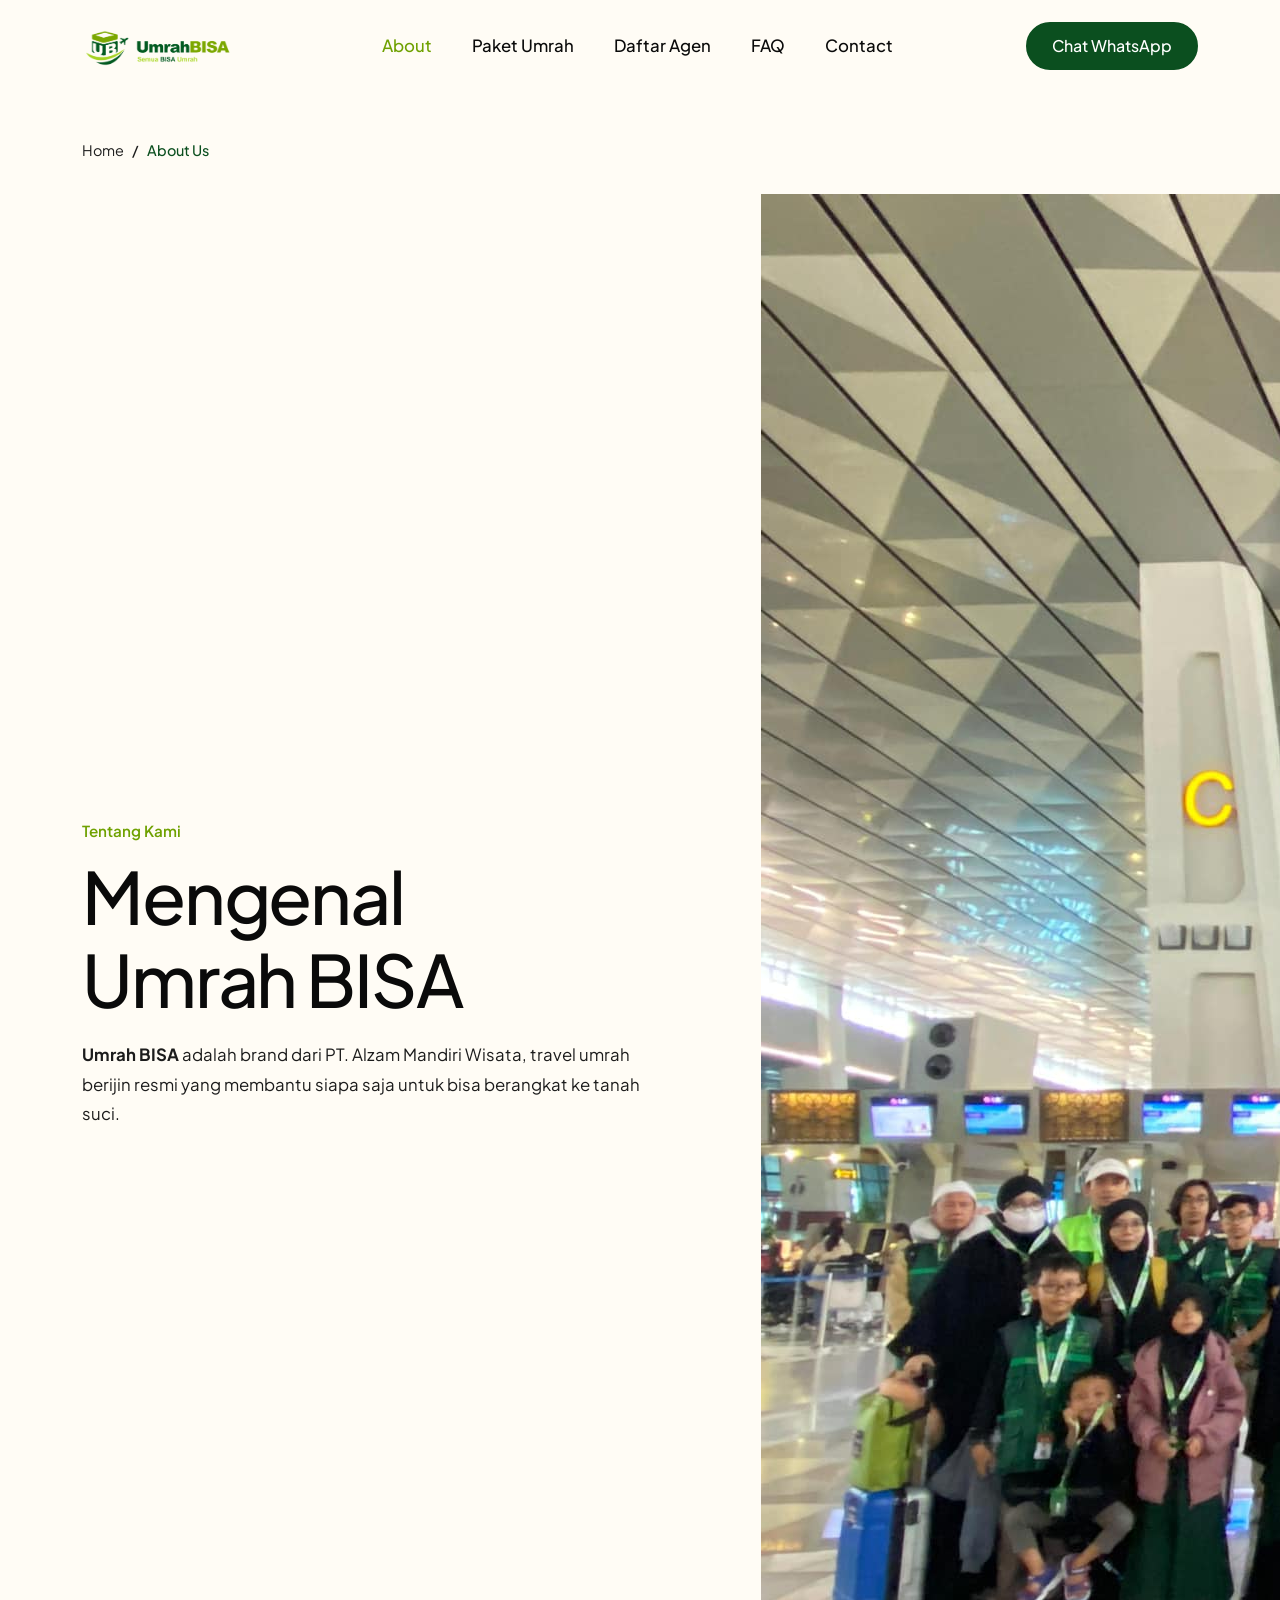
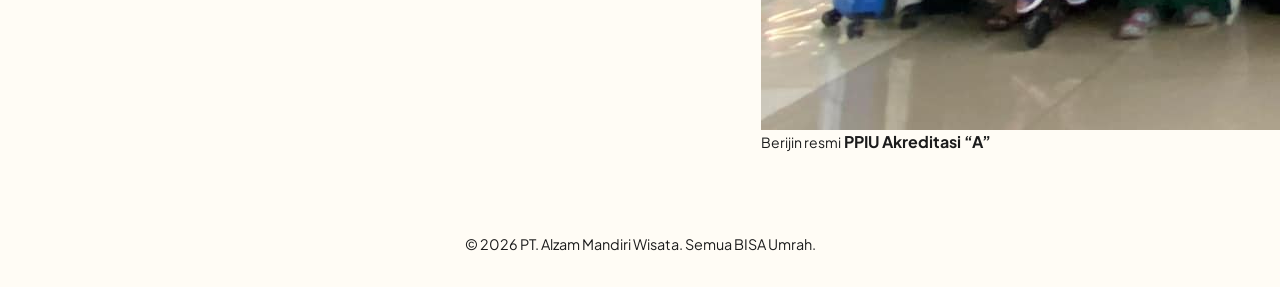
==== pages/about.html @ 16e54ae4 "feat: add about page Co-authored-by: khalifalghifari <khalif.efka@gmail.com>" ====
<!DOCTYPE html>
<html lang="id">
<head>
    <meta charset="UTF-8">
    <meta name="viewport" content="width=device-width, initial-scale=1">
    <title>About Us - UmrahBISA</title>

    <link rel="preconnect" href="https://fonts.googleapis.com">
    <link rel="preconnect" href="https://fonts.gstatic.com" crossorigin>
    <link href="https://fonts.googleapis.com/css2?family=Plus+Jakarta+Sans:wght@400;500;600;700&display=swap" rel="stylesheet">
    <link href="https://cdn.jsdelivr.net/npm/bootstrap@5.3.3/dist/css/bootstrap.min.css" rel="stylesheet">
    <link rel="stylesheet" href="../css/main.css">
</head>
<body>

<!-- ================= NAVBAR ================= -->
<nav class="navbar navbar-expand-lg sticky-top">
    <div class="container">
        <a href="../index.html" class="navbar-brand fw-bold fs-4">
            <img src="../assets/img/LogoUmrahBisa.png" alt="UmrahBISA - Semua BISA Umrah" id="logo">
        </a>

        <button class="navbar-toggler" type="button" data-bs-toggle="collapse"
            data-bs-target="#navMenu" aria-controls="navMenu" aria-expanded="false"
            aria-label="Buka menu">
            <span class="navbar-toggler-icon"></span>
        </button>

        <div class="collapse navbar-collapse" id="navMenu">
            <ul class="navbar-nav mx-auto mb-2 mb-lg-0 gap-lg-4">
                <li class="nav-item"><a class="nav-link active" href="about.html" aria-current="page">About</a></li>
                <li class="nav-item"><a class="nav-link" href="paket-umrah.html">Paket Umrah</a></li>
                <li class="nav-item"><a class="nav-link" href="daftar-agen.html">Daftar Agen</a></li>
                <li class="nav-item"><a class="nav-link" href="../index.html#faq">FAQ</a></li>
                <li class="nav-item"><a class="nav-link" href="../index.html#contact">Contact</a></li>
            </ul>

            <a href="https://wa.me/628159888154" class="btn btn-wa rounded-pill px-4" target="_blank" rel="noopener">
                Chat WhatsApp
            </a>
        </div>
    </div>
</nav>

<main>

<!-- ================= PAGE HEADER ================= -->
<section class="page-header">
    <div class="container">
        <nav aria-label="breadcrumb">
            <ol class="breadcrumb page-breadcrumb">
                <li class="breadcrumb-item"><a href="../index.html">Home</a></li>
                <li class="breadcrumb-item active" aria-current="page">About Us</li>
            </ol>
        </nav>

        <div class="row align-items-center g-5">
            <div class="col-lg-7">
                <span class="section-label">Tentang Kami</span>
                <h1 class="page-title">Mengenal<br>Umrah BISA</h1>
                <p class="section-desc mb-0">
                    <strong>Umrah BISA</strong> adalah brand dari PT. Alzam Mandiri Wisata,
                    travel umrah berijin resmi yang membantu siapa saja untuk bisa berangkat ke tanah suci.
                </p>
            </div>

            <div class="col-lg-5">
                <div class="about-hero position-relative">
                    <img src="../assets/img/hero-image.jpg" alt="Jamaah umrah di Masjidil Haram" class="about-hero-img">

                    <div class="about-hero-badge">
                        <small>Berijin resmi</small>
                        <strong>PPIU Akreditasi “A”</strong>
                    </div>
                </div>
            </div>
        </div>
    </div>
</section>



</main>

<footer class="site-footer">
    <div class="container text-center">
        <p class="mb-0">&copy; 2026 PT. Alzam Mandiri Wisata. Semua BISA Umrah.</p>
    </div>
</footer>

<script src="https://cdn.jsdelivr.net/npm/bootstrap@5.3.3/dist/js/bootstrap.bundle.min.js"></script>
</body>
</html>
---- css/main.css ----
/* HOME PAGE */

:root {
    --bg-cream: #fffcf5;
    --green-dark: #0b4f1f;
    --green-brand: #6fa100;
    --green-brand-hover: #5c8700;
    --red-price: #a80000;
    --text-dark: #0a0a0a;
    --text-body: #1c1c1c;
}

body {
    font-family: 'Plus Jakarta Sans', sans-serif;
    background-color: var(--bg-cream);
    color: var(--text-body);
}

#logo{
    width: 150px;
}

/* ================= NAVBAR ================= */
.navbar {
    background-color: var(--bg-cream);
    padding: 1.25rem 0;
}

.navbar .nav-link {
    color: var(--text-dark);
    font-weight: 500;
    font-size: 1.05rem;
    transition: color .2s ease;
}

.navbar .nav-link:hover,
.navbar .nav-link:focus-visible {
    color: var(--green-brand);
}

.btn-wa {
    background-color: var(--green-dark);
    color: #fff;
    font-weight: 500;
    padding-top: .6rem;
    padding-bottom: .6rem;
    border: 2px solid var(--green-dark);
    transition: background-color .2s ease, color .2s ease;
    transition: ease-in-out .2s;
}

.btn-wa:hover,
.btn-wa:focus-visible {
    background-color: transparent;
    color: var(--green-dark);
    border-color: var(--green-dark);
    transform: translateY(-2px);
}

/* ================= HERO ================= */
.hero {
    background-color: var(--bg-cream);
    padding: 4rem 0 6rem;
    overflow: hidden;
}

/* jarak antara teks kiri dan visual kanan */
@media (min-width: 992px) {
    .hero .row {
        --bs-gutter-x: 7rem;
    }
}

/* --- teks kiri --- */
.hero-title {
    font-size: clamp(2.75rem, 7vw, 5.5rem);
    font-weight: 500;
    line-height: 1.2;
    letter-spacing: -0.03em;
    color: var(--text-dark);
    margin-bottom: 1.75rem;
}

.hero-desc {
    max-width: 32rem;
    font-size: 1.05rem;
    line-height: 1.75;
    color: var(--text-body);
    margin-bottom: 2.25rem;
}

.btn-umrah {
    background-color: var(--green-brand);
    color: #fff;
    font-weight: 500;
    font-size: 1.05rem;
    padding: .85rem 1.1rem;
    border-radius: .5rem;
    border: none;
    transition: background-color .2s ease;
}

.btn-umrah:hover,
.btn-umrah:focus-visible {
    background-color: var(--green-brand-hover);
    color: #fff;
}

/* --- visual kanan --- */
.hero-visual {
    /* ruang bawah agar card yang keluar dari gambar tidak terpotong */
    padding-bottom: 2rem;
}

.hero-img {
    display: block;
    width: 100%;
    max-width: 37rem;
    aspect-ratio: 5 / 4.8;
    object-fit: cover;
    margin-left: auto;
    border-radius: 2rem;
}

/* placeholder sementara (pakai <div class="hero-img hero-img-placeholder"></div>) */
.hero-img-placeholder {
    background-color: #f8f8f8;
    background-image:
        linear-gradient(45deg, #e8e8e8 25%, transparent 25%, transparent 75%, #e8e8e8 75%),
        linear-gradient(45deg, #e8e8e8 25%, transparent 25%, transparent 75%, #e8e8e8 75%);
    background-size: 44px 44px;
    background-position: 0 0, 22px 22px;
}

.package-card {
    position: absolute;
    left: -2.5rem;
    bottom: 0;
    width: 100%;
    max-width: 22rem;
    background-color: #fff;
    border-radius: 1.5rem;
    padding: 1.25rem 1.5rem 1.25rem;
    box-shadow: 0 10px 30px rgba(0, 0, 0, .12);
}

.package-label {
    display: block;
    font-size: .9rem;
    font-weight: 500;
    color: var(--text-dark);
    margin-bottom: .25rem;
}

.package-title {
    font-size: clamp(1.25rem, 2vw, 1.6rem);
    font-weight: 500;
    line-height: 1.25;
    letter-spacing: -0.02em;
    color: var(--text-dark);
    margin-bottom: .75rem;
}

.package-price {
    font-size: clamp(1.75rem, 3vw, 2.25rem);
    font-weight: 500;
    line-height: 1;
    letter-spacing: 0.02em;
    color: var(--red-price);
    margin-bottom: .75rem;
}

.package-price small {
    font-size: .75rem;
    font-weight: 600;
    letter-spacing: 0;
    margin-left: .15rem;
}

.package-note {
    font-size: .85rem;
    color: var(--text-dark);
}

/* ================= RESPONSIVE ================= */
@media (max-width: 991.98px) {
    .navbar .btn-wa {
        display: inline-block;
        margin-bottom: .5rem;
    }

    .hero {
        padding: 2.5rem 0 4rem;
    }

    .hero-text {
        margin-bottom: 3rem;
    }

    .hero-img {
        max-width: 100%;
        margin-left: 0;
    }

    .package-card {
        position: relative;
        left: auto;
        bottom: auto;
        width: auto;
        max-width: 22rem;
        margin: -3rem 0 0 1rem;
    }

    .hero-visual {
        padding-bottom: 0;
    }
}

@media (max-width: 575.98px) {
    .package-card {
        max-width: none;
        margin: -2.5rem .75rem 0;
        padding: 1.25rem;
    }
}


/* =====================================================
   SECTIONS LANJUTAN (About, Paket, FAQ, Contact, Footer)
   ===================================================== */

html {
    scroll-behavior: smooth;
}

section[id] {
    scroll-margin-top: 80px;
}

/* ---------- Umum ---------- */
.section {
    padding: 6rem 0;
}

.section-alt {
    background-color: #fff;
}

.section-label {
    display: inline-block;
    font-size: .95rem;
    font-weight: 600;
    color: var(--green-brand);
    margin-bottom: .75rem;
}

.section-label-light {
    color: #bfe36a;
}

.section-title {
    font-size: clamp(1.75rem, 3.5vw, 2.75rem);
    font-weight: 500;
    line-height: 1.2;
    letter-spacing: -0.02em;
    color: var(--text-dark);
    margin-bottom: 1.25rem;
    max-width: 40rem;
}

.section-desc {
    font-size: 1.05rem;
    line-height: 1.75;
    color: var(--text-body);
    max-width: 36rem;
}

.img-placeholder {
    background-color: #f8f8f8;
    background-image:
        linear-gradient(45deg, #e8e8e8 25%, transparent 25%, transparent 75%, #e8e8e8 75%),
        linear-gradient(45deg, #e8e8e8 25%, transparent 25%, transparent 75%, #e8e8e8 75%);
    background-size: 44px 44px;
    background-position: 0 0, 22px 22px;
}

/* ---------- About ---------- */
.about-img {
    width: 100%;
    aspect-ratio: 4 / 4.5;
    border-radius: 2rem;
}

.about-stats {
    margin-top: 2rem;
}

.stat-item {
    height: 100%;
    background-color: #fff;
    border-radius: 1.25rem;
    padding: 1.25rem;
    box-shadow: 0 8px 24px rgba(0, 0, 0, .07);
}

.stat-item strong {
    display: block;
    font-size: 1.9rem;
    font-weight: 500;
    line-height: 1.1;
    color: var(--red-price);
    margin-bottom: .35rem;
}

.stat-item span {
    font-size: .9rem;
    color: var(--text-body);
}

/* ---------- Paket Umrah ---------- */
.umrah-card {
    display: flex;
    flex-direction: column;
    background-color: var(--bg-cream);
    border-radius: 2rem;
    padding: 2rem;
    box-shadow: 0 10px 30px rgba(0, 0, 0, .08);
    transition: transform .2s ease-in-out, box-shadow .2s ease-in-out;
}

.umrah-card:hover {
    transform: translateY(-6px);
    box-shadow: 0 16px 40px rgba(0, 0, 0, .14);
}

.umrah-card-title {
    font-size: 1.6rem;
    font-weight: 500;
    line-height: 1.25;
    letter-spacing: -0.02em;
    color: var(--text-dark);
    margin-bottom: 1rem;
}

.umrah-card-price {
    font-size: 2.25rem;
    font-weight: 500;
    line-height: 1;
    letter-spacing: 0.02em;
    color: var(--red-price);
    margin-bottom: 1.5rem;
}

.umrah-card-price small {
    font-size: .8rem;
    font-weight: 600;
    letter-spacing: 0;
    margin-left: .15rem;
}

.umrah-card-list {
    list-style: none;
    padding: 0;
    margin: 0 0 2rem;
    flex-grow: 1;
}

.umrah-card-list li {
    position: relative;
    padding-left: 1.6rem;
    margin-bottom: .7rem;
    font-size: .95rem;
    color: var(--text-body);
}

.umrah-card-list li::before {
    content: "";
    position: absolute;
    left: 0;
    top: .35rem;
    width: .65rem;
    height: .65rem;
    border-radius: 50%;
    background-color: var(--green-brand);
}

.umrah-card .btn-umrah {
    text-align: center;
}

/* kartu unggulan */
.umrah-card-featured {
    background-color: var(--green-dark);
}

.umrah-card-featured .umrah-card-title,
.umrah-card-featured .umrah-card-list li {
    color: #fff;
}

.umrah-card-featured .umrah-card-price {
    color: #ff8a8a;
}

.umrah-card-featured .umrah-card-list li::before {
    background-color: #bfe36a;
}

.umrah-badge {
    align-self: flex-start;
    background-color: var(--green-brand);
    color: #fff;
    font-size: .8rem;
    font-weight: 600;
    padding: .3rem .8rem;
    border-radius: 2rem;
    margin-bottom: 1rem;
}

@media (min-width: 992px) {
    .umrah-card-featured {
        transform: translateY(-1rem);
    }

    .umrah-card-featured:hover {
        transform: translateY(-1.4rem);
    }
}

/* ---------- FAQ ---------- */
.faq-accordion {
    --bs-accordion-bg: transparent;
    --bs-accordion-border-color: transparent;
    --bs-accordion-btn-focus-box-shadow: none;
    --bs-accordion-active-bg: #fff;
    --bs-accordion-active-color: var(--text-dark);
}

.faq-accordion .accordion-item {
    border: 0;
    border-radius: 1.25rem;
    background-color: #fff;
    margin-bottom: 1rem;
    overflow: hidden;
    box-shadow: 0 6px 20px rgba(0, 0, 0, .06);
}

.faq-accordion .accordion-button {
    font-size: 1.1rem;
    font-weight: 500;
    color: var(--text-dark);
    background-color: #fff;
    padding: 1.25rem 1.5rem;
    box-shadow: none;
}

.faq-accordion .accordion-button:not(.collapsed) {
    color: var(--green-dark);
}

.faq-accordion .accordion-body {
    padding: 0 1.5rem 1.5rem;
    line-height: 1.75;
    color: var(--text-body);
}

/* ---------- Contact ---------- */
.contact-box {
    background-color: var(--green-dark);
    border-radius: 2rem;
    padding: 4rem 3rem;
    color: #fff;
}

.contact-title {
    font-size: clamp(1.75rem, 3.5vw, 2.75rem);
    font-weight: 500;
    line-height: 1.2;
    letter-spacing: -0.02em;
    margin-bottom: 1rem;
}

.contact-desc {
    font-size: 1.05rem;
    line-height: 1.75;
    color: rgba(255, 255, 255, .85);
    margin-bottom: 2rem;
    max-width: 30rem;
}

.btn-lg-custom {
    padding: 1rem 1.6rem;
}

.contact-list {
    list-style: none;
    margin: 0;
    padding: 0;
}

.contact-list li {
    padding: 1rem 0;
    border-bottom: 1px solid rgba(255, 255, 255, .18);
}

.contact-list li:last-child {
    border-bottom: 0;
}

.contact-list span {
    display: block;
    font-size: .85rem;
    color: #bfe36a;
    margin-bottom: .25rem;
}

.contact-list a,
.contact-list p {
    margin: 0;
    font-size: 1.1rem;
    color: #fff;
    text-decoration: none;
}

.contact-list a:hover {
    text-decoration: underline;
}

/* ---------- Footer ---------- */
.site-footer {
    padding: 1.5rem 0 2rem;
    font-size: .9rem;
    color: var(--text-body);
}

/* ---------- Responsive tambahan ---------- */
@media (max-width: 991.98px) {
    .section {
        padding: 4rem 0;
    }

    .contact-box {
        padding: 2.5rem 1.5rem;
    }
}

/* =====================================================
   DAFTAR AGEN PAGE  (css/daftar-agen.css)
   File ini berdiri sendiri: semua style yang dipakai
   agen.html sudah ada di sini (variabel, navbar, tombol,
   kartu agen, dll), tanpa perlu home.css.
   ===================================================== */

   :root {
    --bg-cream: #fffcf5;
    --green-dark: #0b4f1f;
    --green-brand: #6fa100;
    --green-brand-hover: #5c8700;
    --red-price: #a80000;
    --text-dark: #0a0a0a;
    --text-body: #1c1c1c;
}

html {
    scroll-behavior: smooth;
}

body {
    font-family: 'Plus Jakarta Sans', sans-serif;
    background-color: var(--bg-cream);
    color: var(--text-body);
}

#logo {
    width: 150px;
}

/* ================= NAVBAR ================= */
.navbar {
    background-color: var(--bg-cream);
    padding: 1.25rem 0;
}

.navbar .nav-link {
    color: var(--text-dark);
    font-weight: 500;
    font-size: 1.05rem;
    transition: color .2s ease;
}

.navbar .nav-link:hover,
.navbar .nav-link:focus-visible,
.navbar .nav-link.active {
    color: var(--green-brand);
}

.btn-wa {
    background-color: var(--green-dark);
    color: #fff;
    font-weight: 500;
    padding-top: .6rem;
    padding-bottom: .6rem;
    border: 2px solid var(--green-dark);
    transition: ease-in-out .2s;
}

.btn-wa:hover,
.btn-wa:focus-visible {
    background-color: transparent;
    color: var(--green-dark);
    border-color: var(--green-dark);
    transform: translateY(-2px);
}

/* ================= KOMPONEN UMUM ================= */
.section {
    padding: 6rem 0;
}

.section-label {
    display: inline-block;
    font-size: .95rem;
    font-weight: 600;
    color: var(--green-brand);
    margin-bottom: .75rem;
}

.section-label-light {
    color: #bfe36a;
}

.section-desc {
    font-size: 1.05rem;
    line-height: 1.75;
    color: var(--text-body);
    max-width: 36rem;
}

.package-label {
    display: block;
    font-size: .9rem;
    font-weight: 500;
    color: var(--text-dark);
    margin-bottom: .25rem;
}

.btn-umrah {
    background-color: var(--green-brand);
    color: #fff;
    font-weight: 500;
    font-size: 1.05rem;
    padding: .85rem 1.1rem;
    border-radius: .5rem;
    border: none;
    transition: background-color .2s ease;
}

.btn-umrah:hover,
.btn-umrah:focus-visible {
    background-color: var(--green-brand-hover);
    color: #fff;
}

.btn-lg-custom {
    padding: 1rem 1.6rem;
}

/* ================= PAGE HEADER ================= */
.page-header {
    padding: 3rem 0 3.5rem;
}

.page-breadcrumb {
    --bs-breadcrumb-divider-color: var(--text-body);
    font-size: .9rem;
    margin-bottom: 2rem;
}

.page-breadcrumb a {
    color: var(--text-body);
    text-decoration: none;
}

.page-breadcrumb a:hover {
    color: var(--green-brand);
}

.page-breadcrumb .active {
    color: var(--green-dark);
    font-weight: 500;
}

.page-title {
    font-size: clamp(2.5rem, 6vw, 4.5rem);
    font-weight: 500;
    line-height: 1.15;
    letter-spacing: -0.03em;
    color: var(--text-dark);
    margin-bottom: 1.25rem;
}

/* ================= SEARCH ================= */
.agent-search .form-control {
    height: 3.5rem;
    padding: 0 1.5rem;
    border: 2px solid transparent;
    border-radius: 2rem;
    background-color: #fff;
    font-size: 1rem;
    box-shadow: 0 8px 24px rgba(0, 0, 0, .08);
    transition: border-color .2s ease-in-out;
}

.agent-search .form-control:focus {
    border-color: var(--green-brand);
    box-shadow: 0 8px 24px rgba(0, 0, 0, .08);
}

.agent-count {
    margin: .75rem 0 0 1.5rem;
    font-size: .9rem;
    color: var(--text-body);
}

/* ================= KARTU AGEN ================= */
.agent-card {
    position: relative;
    display: flex;
    flex-direction: column;
    background-color: #fff;
    border-radius: 1.75rem;
    padding: 1.75rem;
    box-shadow: 0 10px 30px rgba(0, 0, 0, .07);
    transition: transform .2s ease-in-out, box-shadow .2s ease-in-out;
}

.agent-card:hover {
    transform: translateY(-4px);
    box-shadow: 0 16px 40px rgba(0, 0, 0, .12);
}

.agent-number {
    position: absolute;
    top: 1.5rem;
    right: 1.75rem;
    font-size: 1.1rem;
    font-weight: 500;
    color: var(--red-price);
}

.agent-city {
    font-size: 1.4rem;
    font-weight: 500;
    line-height: 1.25;
    letter-spacing: -0.02em;
    color: var(--text-dark);
    padding-right: 2.5rem;
    margin-bottom: 1rem;
}

.agent-name {
    font-size: 1.05rem;
    font-weight: 600;
    color: var(--green-dark);
    margin-bottom: .5rem;
}

.agent-org {
    align-self: flex-start;
    font-size: .8rem;
    font-weight: 600;
    color: var(--green-dark);
    background-color: #eef6d8;
    padding: .25rem .75rem;
    border-radius: 2rem;
}

.agent-contacts {
    display: flex;
    flex-direction: column;
    gap: .5rem;
    margin-top: auto;
    padding-top: 1.25rem;
}

.agent-phone {
    display: block;
    text-align: center;
    font-size: .95rem;
    font-weight: 500;
    color: #fff;
    background-color: var(--green-brand);
    padding: .65rem 1rem;
    border-radius: .5rem;
    text-decoration: none;
    transition: background-color .2s ease;
}

.agent-phone:hover,
.agent-phone:focus-visible {
    background-color: var(--green-brand-hover);
    color: #fff;
}

.agent-empty {
    text-align: center;
    font-size: 1.1rem;
    padding: 3rem 0;
    color: var(--text-body);
}

/* ================= AJAKAN JADI AGEN ================= */
.contact-box {
    background-color: var(--green-dark);
    border-radius: 2rem;
    padding: 4rem 3rem;
    color: #fff;
}

.contact-title {
    font-size: clamp(1.75rem, 3.5vw, 2.75rem);
    font-weight: 500;
    line-height: 1.2;
    letter-spacing: -0.02em;
    margin-bottom: 1rem;
}

.contact-desc {
    font-size: 1.05rem;
    line-height: 1.75;
    color: rgba(255, 255, 255, .85);
    max-width: 30rem;
}

/* ================= FOOTER ================= */
.site-footer {
    padding: 1.5rem 0 2rem;
    font-size: .9rem;
    color: var(--text-body);
}

/* ================= RESPONSIVE ================= */
@media (max-width: 991.98px) {
    .navbar .btn-wa {
        display: inline-block;
        margin-bottom: .5rem;
    }

    .section {
        padding: 4rem 0;
    }

    .contact-box {
        padding: 2.5rem 1.5rem;
    }
}

/* HOME PAGE */

:root {
    --bg-cream: #fffcf5;
    --green-dark: #0b4f1f;
    --green-brand: #6fa100;
    --green-brand-hover: #5c8700;
    --red-price: #a80000;
    --text-dark: #0a0a0a;
    --text-body: #1c1c1c;
}

body {
    font-family: 'Plus Jakarta Sans', sans-serif;
    background-color: var(--bg-cream);
    color: var(--text-body);
}

#logo{
    width: 150px;
}

/* ================= NAVBAR ================= */
.navbar {
    background-color: var(--bg-cream);
    padding: 1.25rem 0;
}

.navbar .nav-link {
    color: var(--text-dark);
    font-weight: 500;
    font-size: 1.05rem;
    transition: color .2s ease;
}

.navbar .nav-link:hover,
.navbar .nav-link:focus-visible {
    color: var(--green-brand);
}

.btn-wa {
    background-color: var(--green-dark);
    color: #fff;
    font-weight: 500;
    padding-top: .6rem;
    padding-bottom: .6rem;
    border: 2px solid var(--green-dark);
    transition: background-color .2s ease, color .2s ease;
    transition: ease-in-out .2s;
}

.btn-wa:hover,
.btn-wa:focus-visible {
    background-color: transparent;
    color: var(--green-dark);
    border-color: var(--green-dark);
    transform: translateY(-2px);
}

/* ================= HERO ================= */
.hero {
    background-color: var(--bg-cream);
    padding: 4rem 0 6rem;
    overflow: hidden;
}

/* jarak antara teks kiri dan visual kanan */
@media (min-width: 992px) {
    .hero .row {
        --bs-gutter-x: 7rem;
    }
}

/* --- teks kiri --- */
.hero-title {
    font-size: clamp(2.75rem, 7vw, 5.5rem);
    font-weight: 500;
    line-height: 1.2;
    letter-spacing: -0.03em;
    color: var(--text-dark);
    margin-bottom: 1.75rem;
}

.hero-desc {
    max-width: 32rem;
    font-size: 1.05rem;
    line-height: 1.75;
    color: var(--text-body);
    margin-bottom: 2.25rem;
}

.btn-umrah {
    background-color: var(--green-brand);
    color: #fff;
    font-weight: 500;
    font-size: 1.05rem;
    padding: .85rem 1.1rem;
    border-radius: .5rem;
    border: none;
    transition: background-color .2s ease;
}

.btn-umrah:hover,
.btn-umrah:focus-visible {
    background-color: var(--green-brand-hover);
    color: #fff;
}

/* --- visual kanan --- */
.hero-visual {
    /* ruang bawah agar card yang keluar dari gambar tidak terpotong */
    padding-bottom: 2rem;
}

.hero-img {
    display: block;
    width: 100%;
    max-width: 37rem;
    aspect-ratio: 5 / 4.8;
    object-fit: cover;
    margin-left: auto;
    border-radius: 2rem;
}

/* placeholder sementara (pakai <div class="hero-img hero-img-placeholder"></div>) */
.hero-img-placeholder {
    background-color: #f8f8f8;
    background-image:
        linear-gradient(45deg, #e8e8e8 25%, transparent 25%, transparent 75%, #e8e8e8 75%),
        linear-gradient(45deg, #e8e8e8 25%, transparent 25%, transparent 75%, #e8e8e8 75%);
    background-size: 44px 44px;
    background-position: 0 0, 22px 22px;
}

.package-card {
    position: absolute;
    left: -2.5rem;
    bottom: 0;
    width: 100%;
    max-width: 22rem;
    background-color: #fff;
    border-radius: 1.5rem;
    padding: 1.25rem 1.5rem 1.25rem;
    box-shadow: 0 10px 30px rgba(0, 0, 0, .12);
}

.package-label {
    display: block;
    font-size: .9rem;
    font-weight: 500;
    color: var(--text-dark);
    margin-bottom: .25rem;
}

.package-title {
    font-size: clamp(1.25rem, 2vw, 1.6rem);
    font-weight: 500;
    line-height: 1.25;
    letter-spacing: -0.02em;
    color: var(--text-dark);
    margin-bottom: .75rem;
}

.package-price {
    font-size: clamp(1.75rem, 3vw, 2.25rem);
    font-weight: 500;
    line-height: 1;
    letter-spacing: 0.02em;
    color: var(--red-price);
    margin-bottom: .75rem;
}

.package-price small {
    font-size: .75rem;
    font-weight: 600;
    letter-spacing: 0;
    margin-left: .15rem;
}

.package-note {
    font-size: .85rem;
    color: var(--text-dark);
}

/* ================= RESPONSIVE ================= */
@media (max-width: 991.98px) {
    .navbar .btn-wa {
        display: inline-block;
        margin-bottom: .5rem;
    }

    .hero {
        padding: 2.5rem 0 4rem;
    }

    .hero-text {
        margin-bottom: 3rem;
    }

    .hero-img {
        max-width: 100%;
        margin-left: 0;
    }

    .package-card {
        position: relative;
        left: auto;
        bottom: auto;
        width: auto;
        max-width: 22rem;
        margin: -3rem 0 0 1rem;
    }

    .hero-visual {
        padding-bottom: 0;
    }
}

@media (max-width: 575.98px) {
    .package-card {
        max-width: none;
        margin: -2.5rem .75rem 0;
        padding: 1.25rem;
    }
}


/* =====================================================
   SECTIONS LANJUTAN (About, Paket, FAQ, Contact, Footer)
   ===================================================== */

html {
    scroll-behavior: smooth;
}

section[id] {
    scroll-margin-top: 80px;
}

/* ---------- Umum ---------- */
.section {
    padding: 6rem 0;
}

.section-alt {
    background-color: #fff;
}

.section-label {
    display: inline-block;
    font-size: .95rem;
    font-weight: 600;
    color: var(--green-brand);
    margin-bottom: .75rem;
}

.section-label-light {
    color: #bfe36a;
}

.section-title {
    font-size: clamp(1.75rem, 3.5vw, 2.75rem);
    font-weight: 500;
    line-height: 1.2;
    letter-spacing: -0.02em;
    color: var(--text-dark);
    margin-bottom: 1.25rem;
    max-width: 40rem;
}

.section-desc {
    font-size: 1.05rem;
    line-height: 1.75;
    color: var(--text-body);
    max-width: 36rem;
}

.img-placeholder {
    background-color: #f8f8f8;
    background-image:
        linear-gradient(45deg, #e8e8e8 25%, transparent 25%, transparent 75%, #e8e8e8 75%),
        linear-gradient(45deg, #e8e8e8 25%, transparent 25%, transparent 75%, #e8e8e8 75%);
    background-size: 44px 44px;
    background-position: 0 0, 22px 22px;
}

/* ---------- About ---------- */
.about-img {
    width: 100%;
    aspect-ratio: 4 / 4.5;
    border-radius: 2rem;
}

.about-stats {
    margin-top: 2rem;
}

.stat-item {
    height: 100%;
    background-color: #fff;
    border-radius: 1.25rem;
    padding: 1.25rem;
    box-shadow: 0 8px 24px rgba(0, 0, 0, .07);
}

.stat-item strong {
    display: block;
    font-size: 1.9rem;
    font-weight: 500;
    line-height: 1.1;
    color: var(--red-price);
    margin-bottom: .35rem;
}

.stat-item span {
    font-size: .9rem;
    color: var(--text-body);
}

/* ---------- Paket Umrah ---------- */
.umrah-card {
    display: flex;
    flex-direction: column;
    background-color: var(--bg-cream);
    border-radius: 2rem;
    padding: 2rem;
    box-shadow: 0 10px 30px rgba(0, 0, 0, .08);
    transition: transform .2s ease-in-out, box-shadow .2s ease-in-out;
}

.umrah-card:hover {
    transform: translateY(-6px);
    box-shadow: 0 16px 40px rgba(0, 0, 0, .14);
}

.umrah-card-title {
    font-size: 1.6rem;
    font-weight: 500;
    line-height: 1.25;
    letter-spacing: -0.02em;
    color: var(--text-dark);
    margin-bottom: 1rem;
}

.umrah-card-price {
    font-size: 2.25rem;
    font-weight: 500;
    line-height: 1;
    letter-spacing: 0.02em;
    color: var(--red-price);
    margin-bottom: 1.5rem;
}

.umrah-card-price small {
    font-size: .8rem;
    font-weight: 600;
    letter-spacing: 0;
    margin-left: .15rem;
}

.umrah-card-list {
    list-style: none;
    padding: 0;
    margin: 0 0 2rem;
    flex-grow: 1;
}

.umrah-card-list li {
    position: relative;
    padding-left: 1.6rem;
    margin-bottom: .7rem;
    font-size: .95rem;
    color: var(--text-body);
}

.umrah-card-list li::before {
    content: "";
    position: absolute;
    left: 0;
    top: .35rem;
    width: .65rem;
    height: .65rem;
    border-radius: 50%;
    background-color: var(--green-brand);
}

.umrah-card .btn-umrah {
    text-align: center;
}

/* kartu unggulan */
.umrah-card-featured {
    background-color: var(--green-dark);
}

.umrah-card-featured .umrah-card-title,
.umrah-card-featured .umrah-card-list li {
    color: #fff;
}

.umrah-card-featured .umrah-card-price {
    color: #ff8a8a;
}

.umrah-card-featured .umrah-card-list li::before {
    background-color: #bfe36a;
}

.umrah-badge {
    align-self: flex-start;
    background-color: var(--green-brand);
    color: #fff;
    font-size: .8rem;
    font-weight: 600;
    padding: .3rem .8rem;
    border-radius: 2rem;
    margin-bottom: 1rem;
}

@media (min-width: 992px) {
    .umrah-card-featured {
        transform: translateY(-1rem);
    }

    .umrah-card-featured:hover {
        transform: translateY(-1.4rem);
    }
}

/* ---------- FAQ ---------- */
.faq-accordion {
    --bs-accordion-bg: transparent;
    --bs-accordion-border-color: transparent;
    --bs-accordion-btn-focus-box-shadow: none;
    --bs-accordion-active-bg: #fff;
    --bs-accordion-active-color: var(--text-dark);
}

.faq-accordion .accordion-item {
    border: 0;
    border-radius: 1.25rem;
    background-color: #fff;
    margin-bottom: 1rem;
    overflow: hidden;
    box-shadow: 0 6px 20px rgba(0, 0, 0, .06);
}

.faq-accordion .accordion-button {
    font-size: 1.1rem;
    font-weight: 500;
    color: var(--text-dark);
    background-color: #fff;
    padding: 1.25rem 1.5rem;
    box-shadow: none;
}

.faq-accordion .accordion-button:not(.collapsed) {
    color: var(--green-dark);
}

.faq-accordion .accordion-body {
    padding: 0 1.5rem 1.5rem;
    line-height: 1.75;
    color: var(--text-body);
}

/* ---------- Contact ---------- */
.contact-box {
    background-color: var(--green-dark);
    border-radius: 2rem;
    padding: 4rem 3rem;
    color: #fff;
}

.contact-title {
    font-size: clamp(1.75rem, 3.5vw, 2.75rem);
    font-weight: 500;
    line-height: 1.2;
    letter-spacing: -0.02em;
    margin-bottom: 1rem;
}

.contact-desc {
    font-size: 1.05rem;
    line-height: 1.75;
    color: rgba(255, 255, 255, .85);
    margin-bottom: 2rem;
    max-width: 30rem;
}

.btn-lg-custom {
    padding: 1rem 1.6rem;
}

.contact-list {
    list-style: none;
    margin: 0;
    padding: 0;
}

.contact-list li {
    padding: 1rem 0;
    border-bottom: 1px solid rgba(255, 255, 255, .18);
}

.contact-list li:last-child {
    border-bottom: 0;
}

.contact-list span {
    display: block;
    font-size: .85rem;
    color: #bfe36a;
    margin-bottom: .25rem;
}

.contact-list a,
.contact-list p {
    margin: 0;
    font-size: 1.1rem;
    color: #fff;
    text-decoration: none;
}

.contact-list a:hover {
    text-decoration: underline;
}

/* ---------- Footer ---------- */
.site-footer {
    padding: 1.5rem 0 2rem;
    font-size: .9rem;
    color: var(--text-body);
}

/* ---------- Responsive tambahan ---------- */
@media (max-width: 991.98px) {
    .section {
        padding: 4rem 0;
    }

    .contact-box {
        padding: 2.5rem 1.5rem;
    }
}

/* =====================================================
   DAFTAR AGEN PAGE  (css/daftar-agen.css)
   File ini berdiri sendiri: semua style yang dipakai
   agen.html sudah ada di sini (variabel, navbar, tombol,
   kartu agen, dll), tanpa perlu home.css.
   ===================================================== */

   :root {
    --bg-cream: #fffcf5;
    --green-dark: #0b4f1f;
    --green-brand: #6fa100;
    --green-brand-hover: #5c8700;
    --red-price: #a80000;
    --text-dark: #0a0a0a;
    --text-body: #1c1c1c;
}

html {
    scroll-behavior: smooth;
}

body {
    font-family: 'Plus Jakarta Sans', sans-serif;
    background-color: var(--bg-cream);
    color: var(--text-body);
}

#logo {
    width: 150px;
}

/* ================= NAVBAR ================= */
.navbar {
    background-color: var(--bg-cream);
    padding: 1.25rem 0;
}

.navbar .nav-link {
    color: var(--text-dark);
    font-weight: 500;
    font-size: 1.05rem;
    transition: color .2s ease;
}

.navbar .nav-link:hover,
.navbar .nav-link:focus-visible,
.navbar .nav-link.active {
    color: var(--green-brand);
}

.btn-wa {
    background-color: var(--green-dark);
    color: #fff;
    font-weight: 500;
    padding-top: .6rem;
    padding-bottom: .6rem;
    border: 2px solid var(--green-dark);
    transition: ease-in-out .2s;
}

.btn-wa:hover,
.btn-wa:focus-visible {
    background-color: transparent;
    color: var(--green-dark);
    border-color: var(--green-dark);
    transform: translateY(-2px);
}

/* ================= KOMPONEN UMUM ================= */
.section {
    padding: 6rem 0;
}

.section-label {
    display: inline-block;
    font-size: .95rem;
    font-weight: 600;
    color: var(--green-brand);
    margin-bottom: .75rem;
}

.section-label-light {
    color: #bfe36a;
}

.section-desc {
    font-size: 1.05rem;
    line-height: 1.75;
    color: var(--text-body);
    max-width: 36rem;
}

.package-label {
    display: block;
    font-size: .9rem;
    font-weight: 500;
    color: var(--text-dark);
    margin-bottom: .25rem;
}

.btn-umrah {
    background-color: var(--green-brand);
    color: #fff;
    font-weight: 500;
    font-size: 1.05rem;
    padding: .85rem 1.1rem;
    border-radius: .5rem;
    border: none;
    transition: background-color .2s ease;
}

.btn-umrah:hover,
.btn-umrah:focus-visible {
    background-color: var(--green-brand-hover);
    color: #fff;
}

.btn-lg-custom {
    padding: 1rem 1.6rem;
}

/* ================= PAGE HEADER ================= */
.page-header {
    padding: 3rem 0 3.5rem;
}

.page-breadcrumb {
    --bs-breadcrumb-divider-color: var(--text-body);
    font-size: .9rem;
    margin-bottom: 2rem;
}

.page-breadcrumb a {
    color: var(--text-body);
    text-decoration: none;
}

.page-breadcrumb a:hover {
    color: var(--green-brand);
}

.page-breadcrumb .active {
    color: var(--green-dark);
    font-weight: 500;
}

.page-title {
    font-size: clamp(2.5rem, 6vw, 4.5rem);
    font-weight: 500;
    line-height: 1.15;
    letter-spacing: -0.03em;
    color: var(--text-dark);
    margin-bottom: 1.25rem;
}

/* ================= SEARCH ================= */
.agent-search .form-control {
    height: 3.5rem;
    padding: 0 1.5rem;
    border: 2px solid transparent;
    border-radius: 2rem;
    background-color: #fff;
    font-size: 1rem;
    box-shadow: 0 8px 24px rgba(0, 0, 0, .08);
    transition: border-color .2s ease-in-out;
}

.agent-search .form-control:focus {
    border-color: var(--green-brand);
    box-shadow: 0 8px 24px rgba(0, 0, 0, .08);
}

.agent-count {
    margin: .75rem 0 0 1.5rem;
    font-size: .9rem;
    color: var(--text-body);
}

/* ================= KARTU AGEN ================= */
.agent-card {
    position: relative;
    display: flex;
    flex-direction: column;
    background-color: #fff;
    border-radius: 1.75rem;
    padding: 1.75rem;
    box-shadow: 0 10px 30px rgba(0, 0, 0, .07);
    transition: transform .2s ease-in-out, box-shadow .2s ease-in-out;
}

.agent-card:hover {
    transform: translateY(-4px);
    box-shadow: 0 16px 40px rgba(0, 0, 0, .12);
}

.agent-number {
    position: absolute;
    top: 1.5rem;
    right: 1.75rem;
    font-size: 1.1rem;
    font-weight: 500;
    color: var(--red-price);
}

.agent-city {
    font-size: 1.4rem;
    font-weight: 500;
    line-height: 1.25;
    letter-spacing: -0.02em;
    color: var(--text-dark);
    padding-right: 2.5rem;
    margin-bottom: 1rem;
}

.agent-name {
    font-size: 1.05rem;
    font-weight: 600;
    color: var(--green-dark);
    margin-bottom: .5rem;
}

.agent-org {
    align-self: flex-start;
    font-size: .8rem;
    font-weight: 600;
    color: var(--green-dark);
    background-color: #eef6d8;
    padding: .25rem .75rem;
    border-radius: 2rem;
}

.agent-contacts {
    display: flex;
    flex-direction: column;
    gap: .5rem;
    margin-top: auto;
    padding-top: 1.25rem;
}

.agent-phone {
    display: block;
    text-align: center;
    font-size: .95rem;
    font-weight: 500;
    color: #fff;
    background-color: var(--green-brand);
    padding: .65rem 1rem;
    border-radius: .5rem;
    text-decoration: none;
    transition: background-color .2s ease;
}

.agent-phone:hover,
.agent-phone:focus-visible {
    background-color: var(--green-brand-hover);
    color: #fff;
}

.agent-empty {
    text-align: center;
    font-size: 1.1rem;
    padding: 3rem 0;
    color: var(--text-body);
}

/* ================= AJAKAN JADI AGEN ================= */
.contact-box {
    background-color: var(--green-dark);
    border-radius: 2rem;
    padding: 4rem 3rem;
    color: #fff;
}

.contact-title {
    font-size: clamp(1.75rem, 3.5vw, 2.75rem);
    font-weight: 500;
    line-height: 1.2;
    letter-spacing: -0.02em;
    margin-bottom: 1rem;
}

.contact-desc {
    font-size: 1.05rem;
    line-height: 1.75;
    color: rgba(255, 255, 255, .85);
    max-width: 30rem;
}

/* ================= FOOTER ================= */
.site-footer {
    padding: 1.5rem 0 2rem;
    font-size: .9rem;
    color: var(--text-body);
}

/* ================= RESPONSIVE ================= */
@media (max-width: 991.98px) {
    .navbar .btn-wa {
        display: inline-block;
        margin-bottom: .5rem;
    }

    .section {
        padding: 4rem 0;
    }

    .contact-box {
        padding: 2.5rem 1.5rem;
    }
}


/* =====================================================
   HALAMAN PAKET UMRAH
   ===================================================== */

.brochure-card {
    margin: 0;
    background-color: #fff;
    border-radius: 2rem;
    padding: 1rem;
    box-shadow: 0 12px 40px rgba(0, 0, 0, .12);
    max-width: 30rem;
    margin-left: auto;
    margin-right: auto;
}

.brochure-img {
    display: block;
    width: 100%;
    height: auto;
    border-radius: 1.25rem;
}

.brochure-actions {
    display: flex;
    flex-wrap: wrap;
    align-items: center;
    gap: 1.25rem;
    margin-top: 2rem;
}

.brochure-link {
    font-size: .95rem;
    font-weight: 500;
    color: var(--green-dark);
    text-decoration: none;
}

.brochure-link:hover {
    color: var(--green-brand);
    text-decoration: underline;
}

.brochure-info {
    display: flex;
    flex-direction: column;
    align-items: flex-start;
    gap: .75rem;
    padding: 1.75rem;
}

.brochure-info strong {
    margin-bottom: 0;
    font-size: 1.5rem;
    color: var(--text-dark);
}

.brochure-info span {
    font-size: 1rem;
    line-height: 1.7;
}

.brochure-info .btn {
    margin-top: .5rem;
}

.brochure-cs {
    display: flex;
    gap: .75rem;
    margin-top: .5rem;
}

@media (max-width: 991.98px) {
    .brochure-card {
        margin-bottom: 1rem;
    }
}
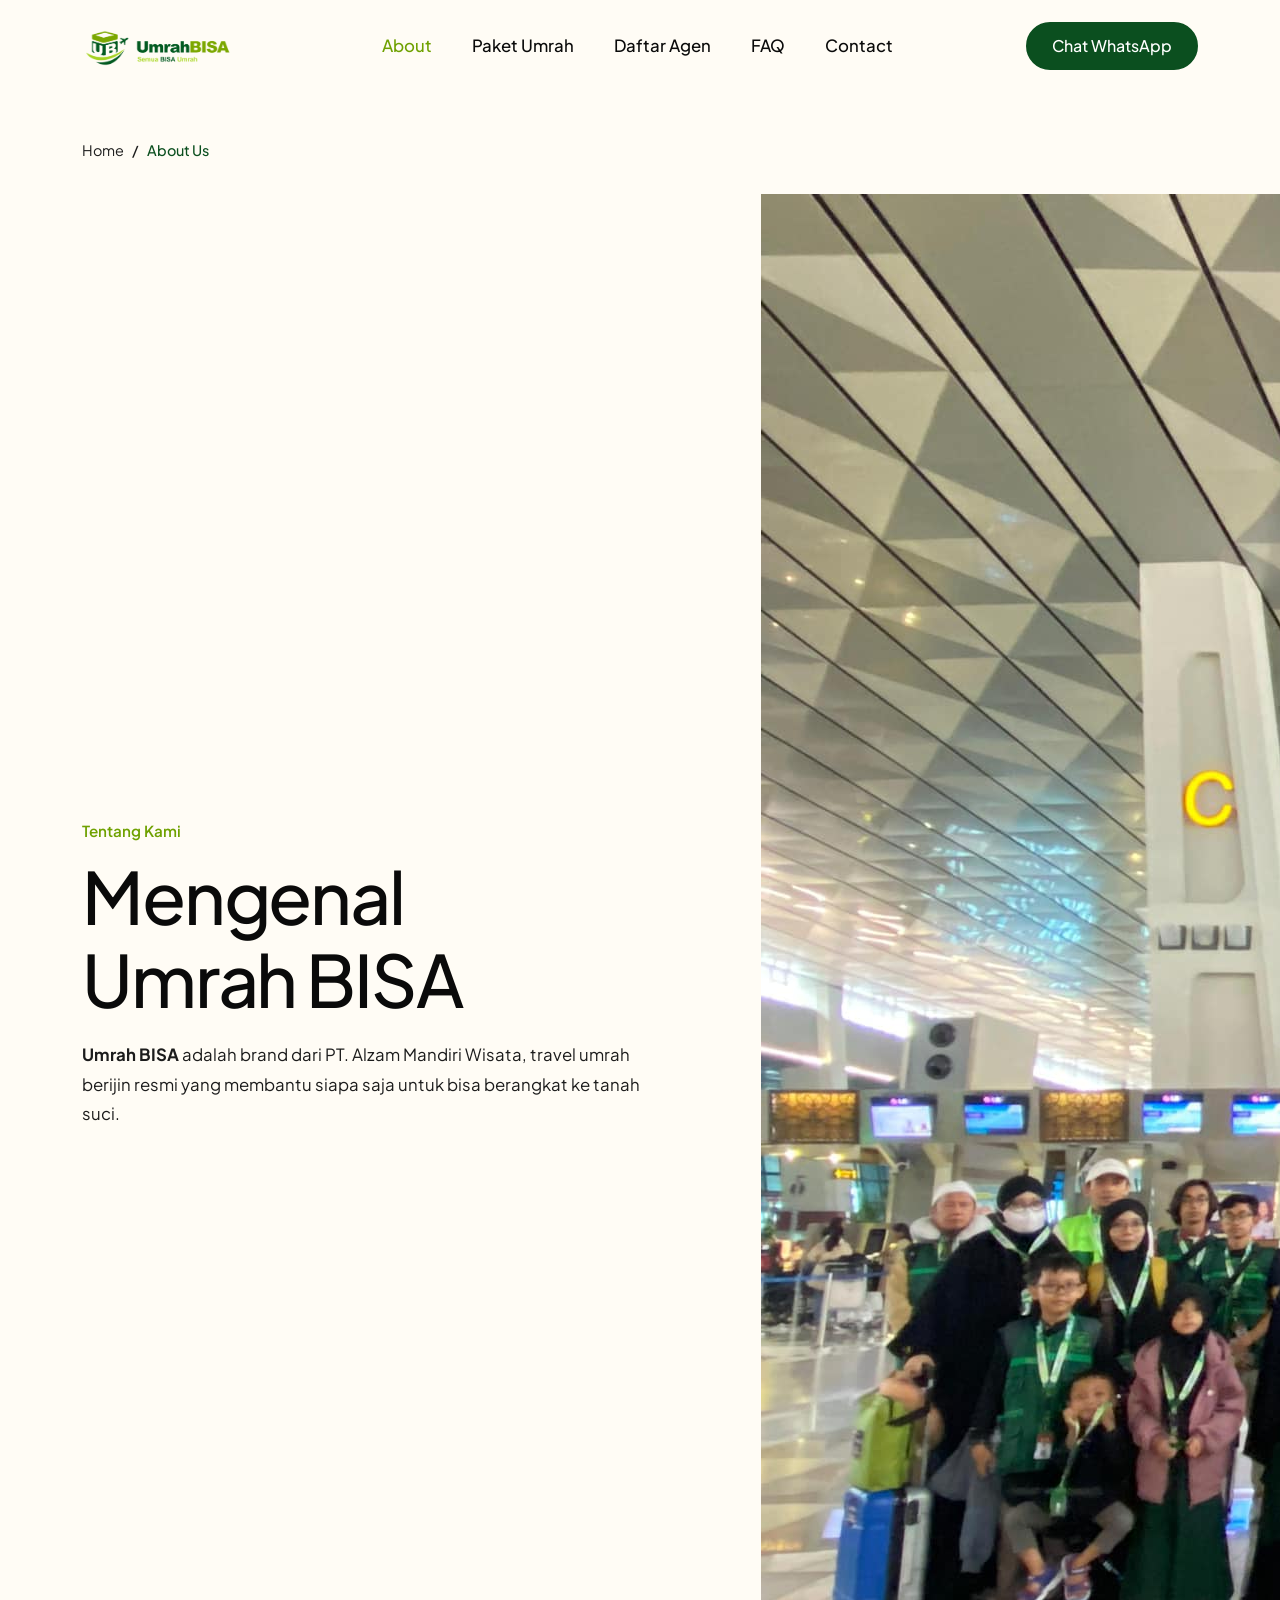
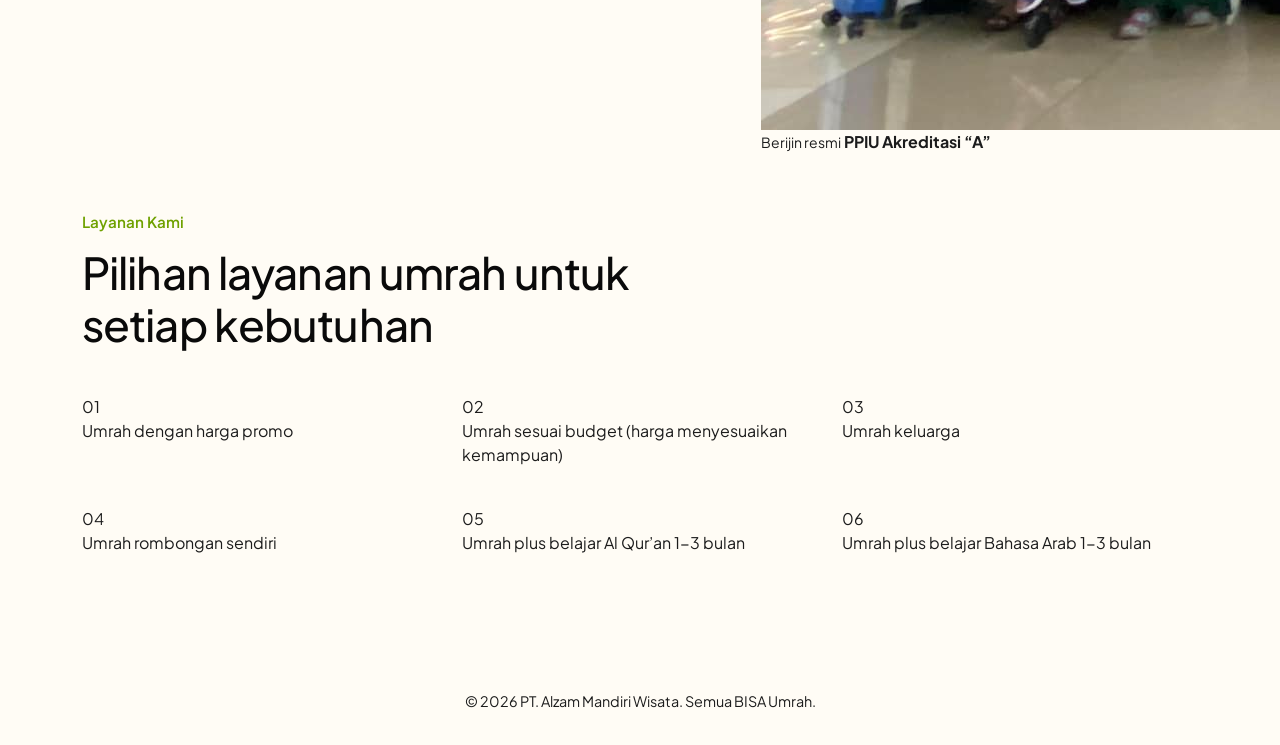
==== commit 1a2a97bc: "feat: add new section name services Co-authored-by: khalifalghifari <khalif.efka@gmail.com>" ====
--- a/pages/about.html
+++ b/pages/about.html
@@ -78,7 +78,52 @@
     </div>
 </section>
 
+<!-- ================= LAYANAN ================= -->
+<section class="section pt-0" id="layanan">
+    <div class="container">
+        <span class="section-label">Layanan Kami</span>
+        <h2 class="section-title">Pilihan layanan umrah untuk setiap kebutuhan</h2>
 
+        <div class="row g-4 mt-2">
+            <div class="col-md-6 col-lg-4">
+                <div class="service-card h-100">
+                    <span class="service-number">01</span>
+                    <p class="service-text">Umrah dengan harga promo</p>
+                </div>
+            </div>
+            <div class="col-md-6 col-lg-4">
+                <div class="service-card h-100">
+                    <span class="service-number">02</span>
+                    <p class="service-text">Umrah sesuai budget (harga menyesuaikan kemampuan)</p>
+                </div>
+            </div>
+            <div class="col-md-6 col-lg-4">
+                <div class="service-card h-100">
+                    <span class="service-number">03</span>
+                    <p class="service-text">Umrah keluarga</p>
+                </div>
+            </div>
+            <div class="col-md-6 col-lg-4">
+                <div class="service-card h-100">
+                    <span class="service-number">04</span>
+                    <p class="service-text">Umrah rombongan sendiri</p>
+                </div>
+            </div>
+            <div class="col-md-6 col-lg-4">
+                <div class="service-card h-100">
+                    <span class="service-number">05</span>
+                    <p class="service-text">Umrah plus belajar Al Qur’an 1-3 bulan</p>
+                </div>
+            </div>
+            <div class="col-md-6 col-lg-4">
+                <div class="service-card h-100">
+                    <span class="service-number">06</span>
+                    <p class="service-text">Umrah plus belajar Bahasa Arab 1-3 bulan</p>
+                </div>
+            </div>
+        </div>
+    </div>
+</section>
 
 </main>
 
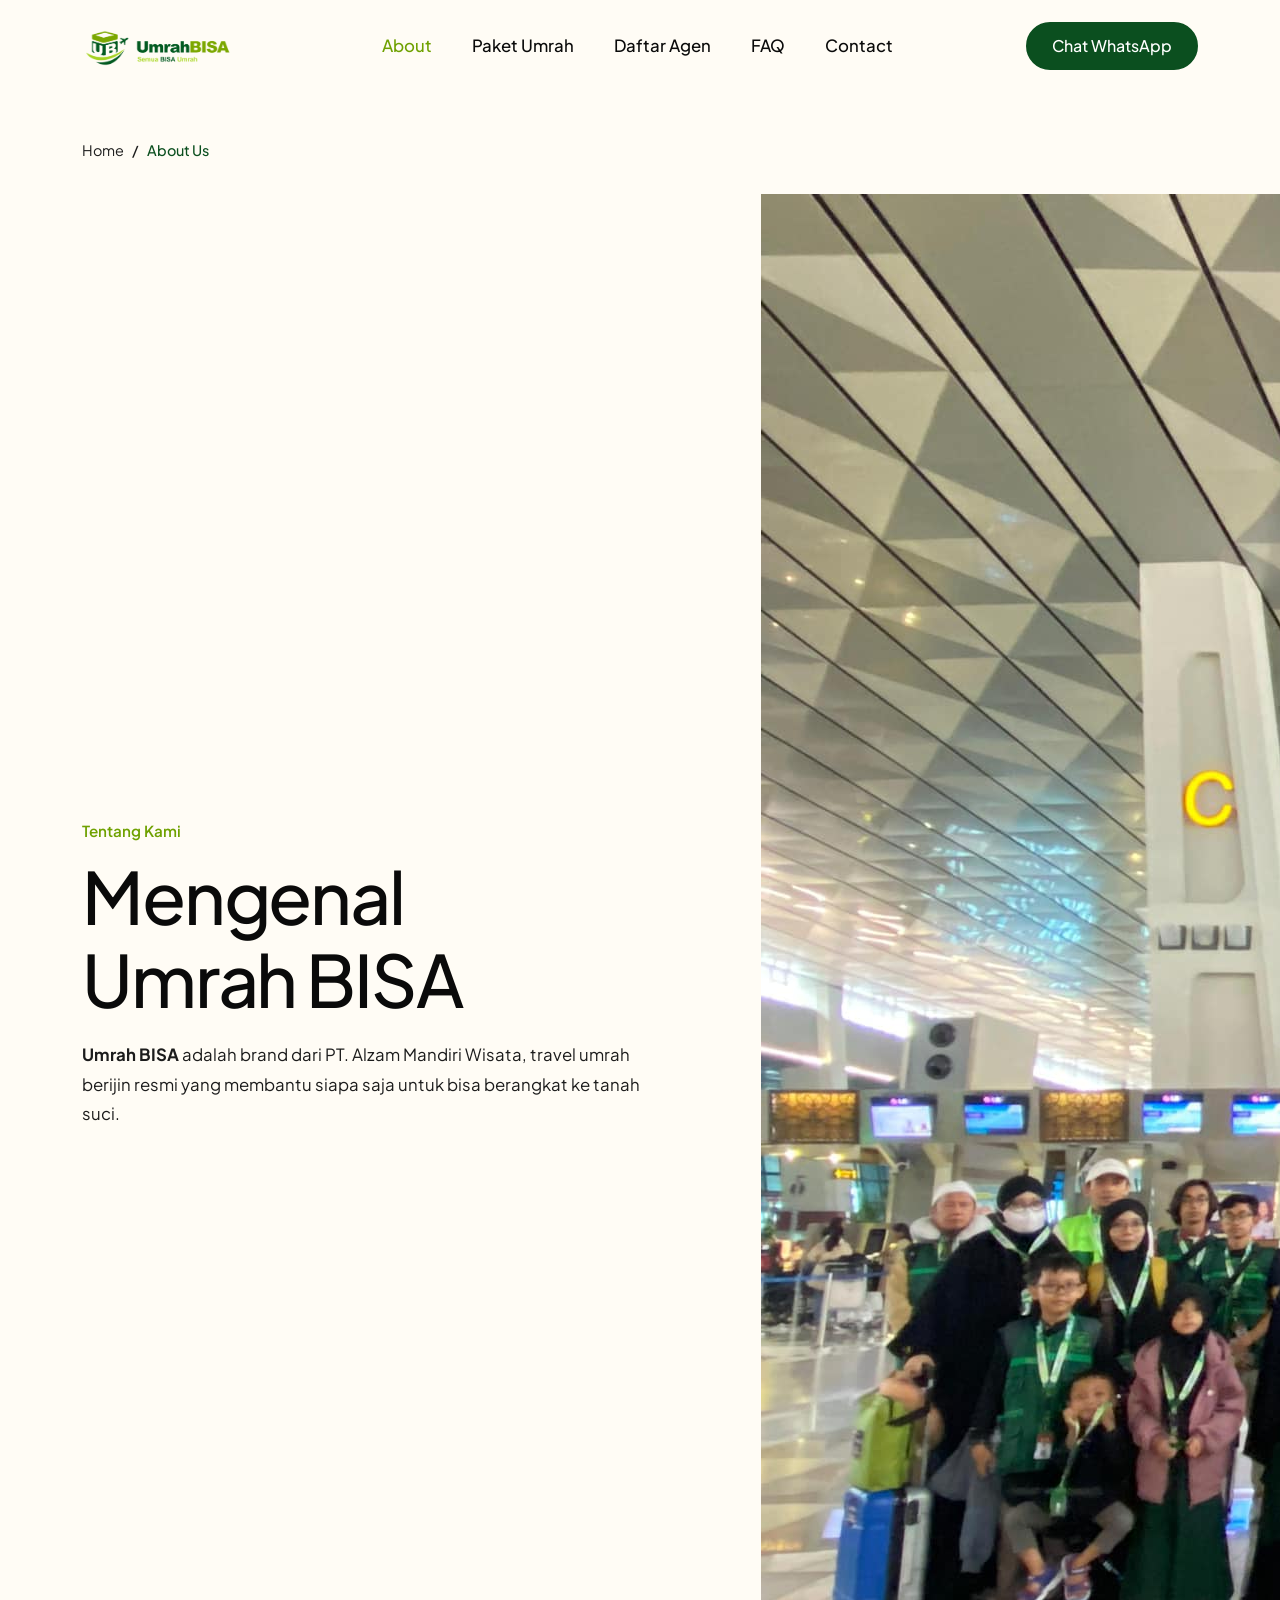
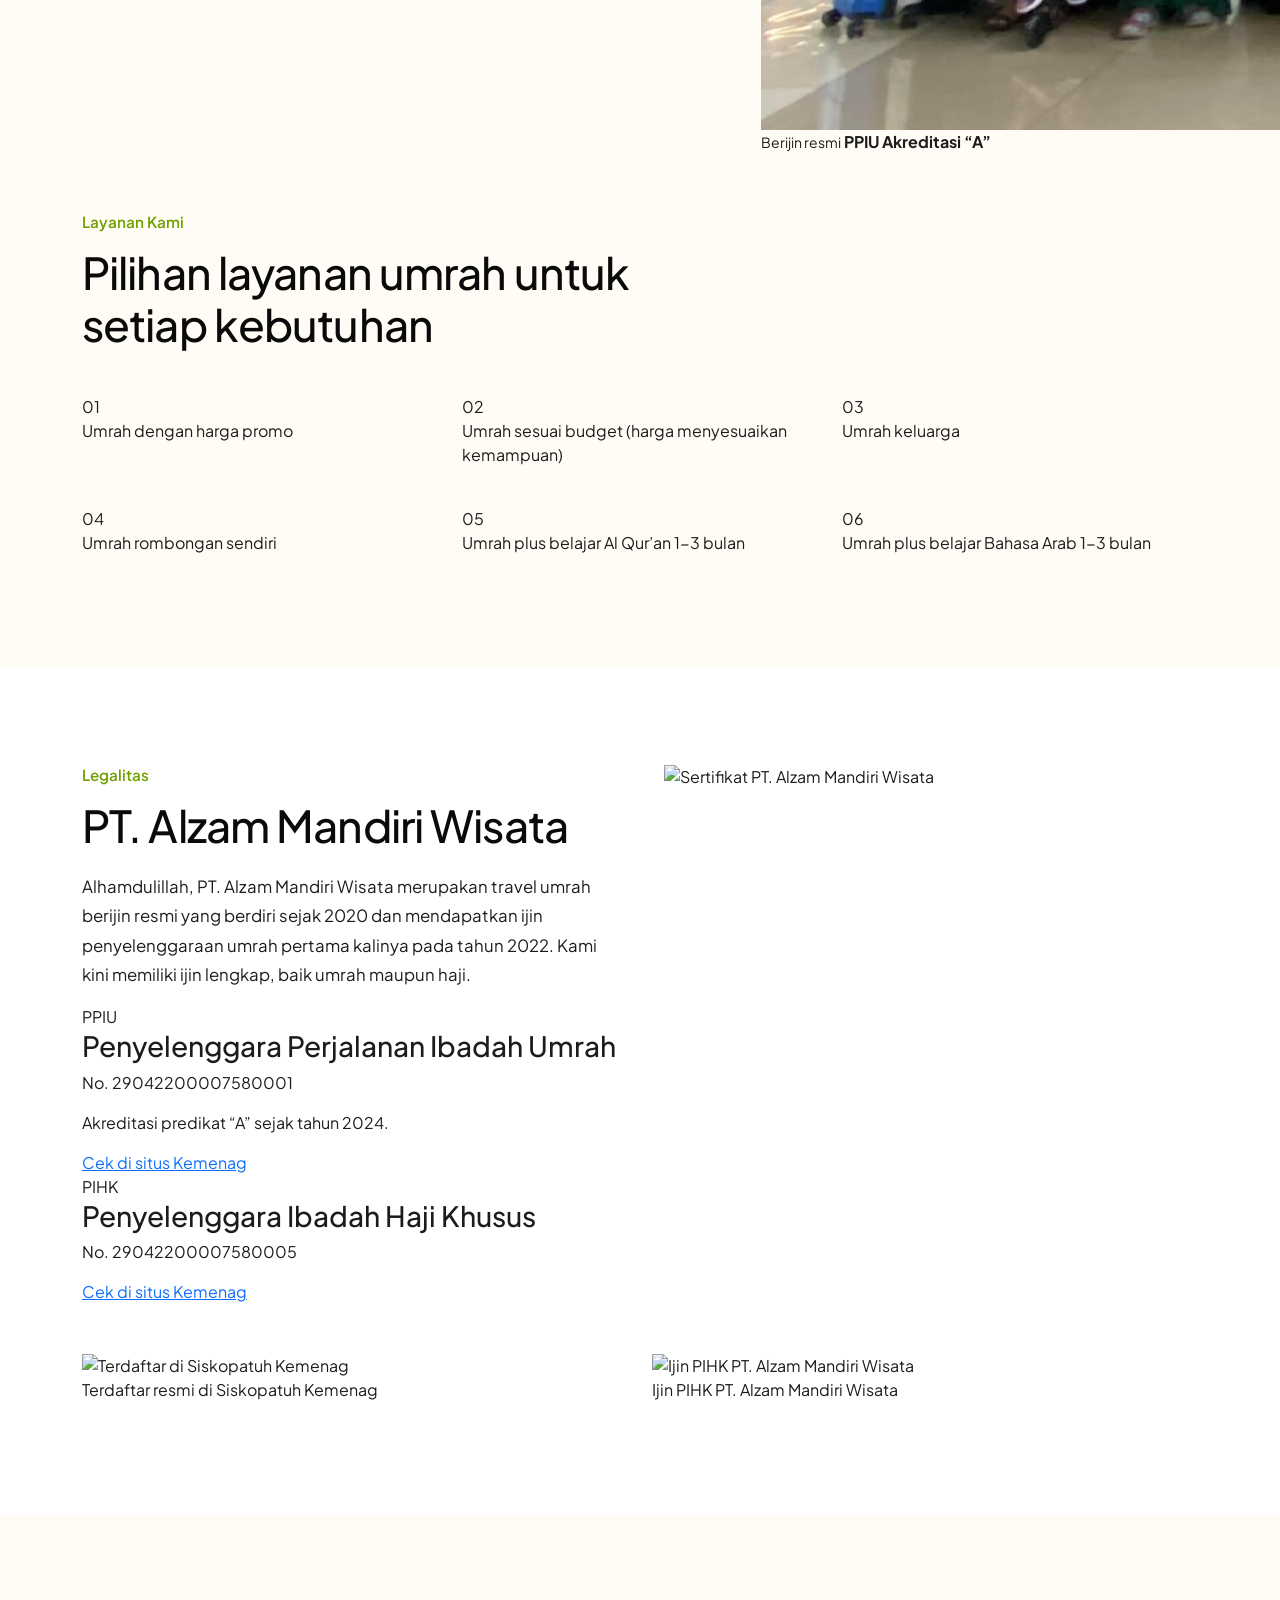
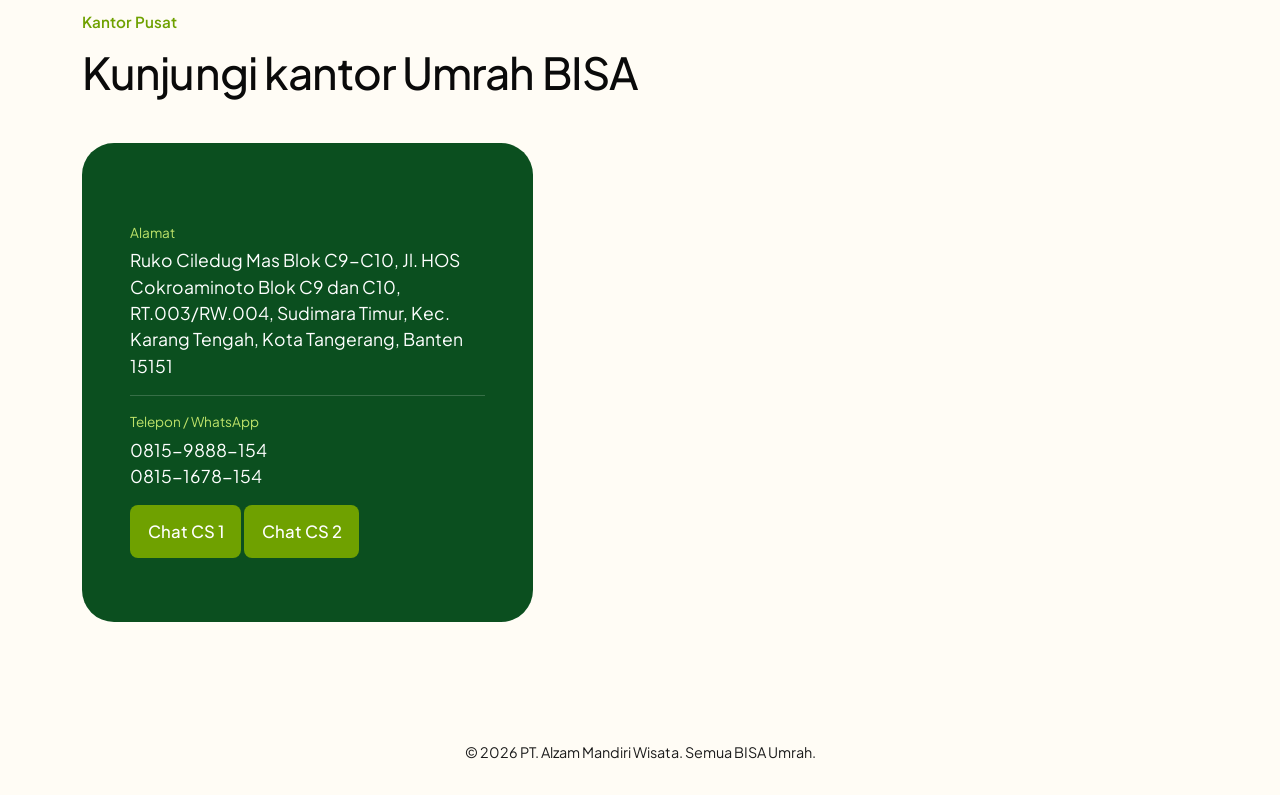
==== commit fab44c0c: "feat: add new section name legality and information about the office Co-authored-by: khalifalghifari" ====
--- a/pages/about.html
+++ b/pages/about.html
@@ -125,6 +125,109 @@
     </div>
 </section>
 
+<!-- ================= LEGALITAS ================= -->
+<section class="section section-alt" id="legalitas">
+    <div class="container">
+        <div class="row g-5 align-items-start">
+
+            <div class="col-lg-6">
+                <span class="section-label">Legalitas</span>
+                <h2 class="section-title">PT. Alzam Mandiri Wisata</h2>
+                <p class="section-desc">
+                    Alhamdulillah, PT. Alzam Mandiri Wisata merupakan travel umrah berijin resmi
+                    yang berdiri sejak 2020 dan mendapatkan ijin penyelenggaraan umrah pertama
+                    kalinya pada tahun 2022. Kami kini memiliki ijin lengkap, baik umrah maupun haji.
+                </p>
+
+                <div class="legal-list">
+                    <div class="legal-card">
+                        <span class="legal-tag">PPIU</span>
+                        <h3 class="legal-title">Penyelenggara Perjalanan Ibadah Umrah</h3>
+                        <p class="legal-number">No. 29042200007580001</p>
+                        <p class="legal-note">Akreditasi predikat “A” sejak tahun 2024.</p>
+                        <a href="https://simpu.kemenag.go.id/home/detail/1844" class="legal-link" target="_blank" rel="noopener">Cek di situs Kemenag</a>
+                    </div>
+
+                    <div class="legal-card">
+                        <span class="legal-tag">PIHK</span>
+                        <h3 class="legal-title">Penyelenggara Ibadah Haji Khusus</h3>
+                        <p class="legal-number">No. 29042200007580005</p>
+                        <a href="https://simpu.kemenag.go.id/home/pihkdetail/3939" class="legal-link" target="_blank" rel="noopener">Cek di situs Kemenag</a>
+                    </div>
+                </div>
+            </div>
+
+            <div class="col-lg-6">
+                <figure class="doc-card doc-card-portrait">
+                    <img src="https://umrahbisa.com/wp-content/uploads/2025/01/Sertifikat-PT-Alzam-Mandiri-Wisata-scaled-e1736392457855-760x1024.jpg" alt="Sertifikat PT. Alzam Mandiri Wisata" loading="lazy">
+                </figure>
+            </div>
+
+        </div>
+
+        <div class="row g-4 mt-4">
+            <div class="col-md-6">
+                <figure class="doc-card h-100">
+                    <img src="https://umrahbisa.com/wp-content/uploads/2025/01/Siskopatuh-1024x518.png" alt="Terdaftar di Siskopatuh Kemenag" loading="lazy">
+                    <figcaption>Terdaftar resmi di Siskopatuh Kemenag</figcaption>
+                </figure>
+            </div>
+            <div class="col-md-6">
+                <figure class="doc-card h-100">
+                    <img src="https://umrahbisa.com/wp-content/uploads/2025/02/Ijin-PIHK-alzam-1024x594.png" alt="Ijin PIHK PT. Alzam Mandiri Wisata" loading="lazy">
+                    <figcaption>Ijin PIHK PT. Alzam Mandiri Wisata</figcaption>
+                </figure>
+            </div>
+        </div>
+        <!-- Catatan: gambar di atas sementara diambil dari situs lama. Unduh ke assets/img/ lalu ganti src-nya. -->
+    </div>
+</section>
+
+<!-- ================= KANTOR PUSAT ================= -->
+<section class="section" id="kantor">
+    <div class="container">
+        <span class="section-label">Kantor Pusat</span>
+        <h2 class="section-title">Kunjungi kantor Umrah BISA</h2>
+
+        <div class="row g-4 mt-2">
+            <div class="col-lg-5">
+                <div class="contact-box office-box h-100">
+                    <ul class="contact-list">
+                        <li>
+                            <span>Alamat</span>
+                            <p>Ruko Ciledug Mas Blok C9-C10, Jl. HOS Cokroaminoto Blok C9 dan C10,
+                               RT.003/RW.004, Sudimara Timur, Kec. Karang Tengah, Kota Tangerang, Banten 15151</p>
+                        </li>
+                        <li>
+                            <span>Telepon / WhatsApp</span>
+                            <a href="https://wa.me/628159888154" target="_blank" rel="noopener">0815-9888-154</a>
+                            <br>
+                            <a href="https://wa.me/628151678154" target="_blank" rel="noopener">0815-1678-154</a>
+                        </li>
+                    </ul>
+
+                    <div class="office-actions">
+                        <a href="https://wa.me/628159888154?text=Assalamualaikum%20Boleh%20info%20lebih%20lanjut%20untuk%20paket%20umrahnya%3F"
+                            class="btn btn-umrah" target="_blank" rel="noopener">Chat CS 1</a>
+                        <a href="https://wa.me/628151678154?text=Assalamualaikum..%20Boleh%20info%20lebih%20lanjut%20untuk%20paket%20umrahnya%3F"
+                            class="btn btn-umrah" target="_blank" rel="noopener">Chat CS 2</a>
+                    </div>
+                </div>
+            </div>
+
+            <div class="col-lg-7">
+                <div class="map-frame h-100">
+                    <iframe src="https://www.google.com/maps/embed?pb=!1m18!1m12!1m3!1d3966.285548042017!2d106.71248527429883!3d-6.226031460973998!2m3!1f0!2f0!3f0!3m2!1i1024!2i768!4f13.1!3m3!1m2!1s0x2e69fba599248143%3A0xcdd1d7a75f10a085!2sKantor%20Pusat%20Umrah%20BISA!5e0!3m2!1sid!2sid!4v1710392717407!5m2!1sid!2sid"
+                        title="Peta Kantor Pusat Umrah BISA" loading="lazy"
+                        allowfullscreen referrerpolicy="no-referrer-when-downgrade"></iframe>
+                </div>
+            </div>
+        </div>
+    </div>
+</section>
+
+
+
 </main>
 
 <footer class="site-footer">
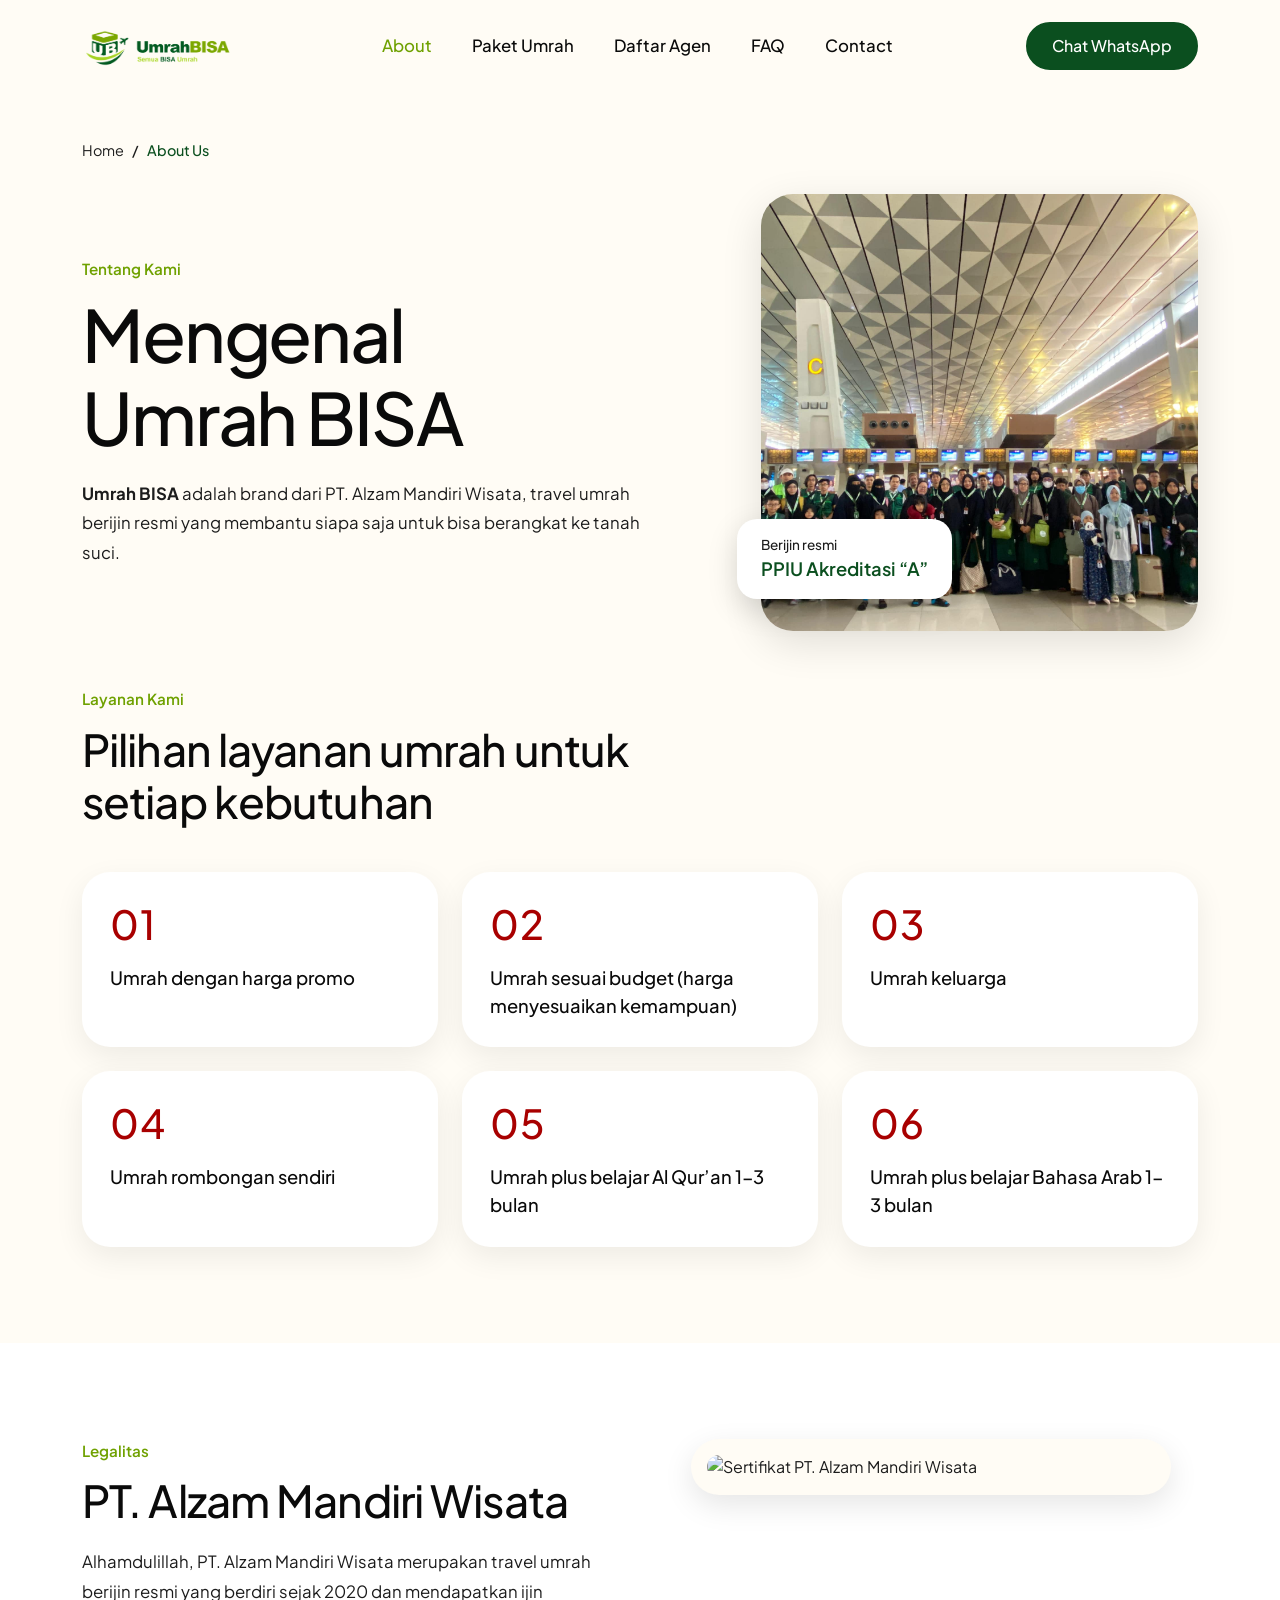
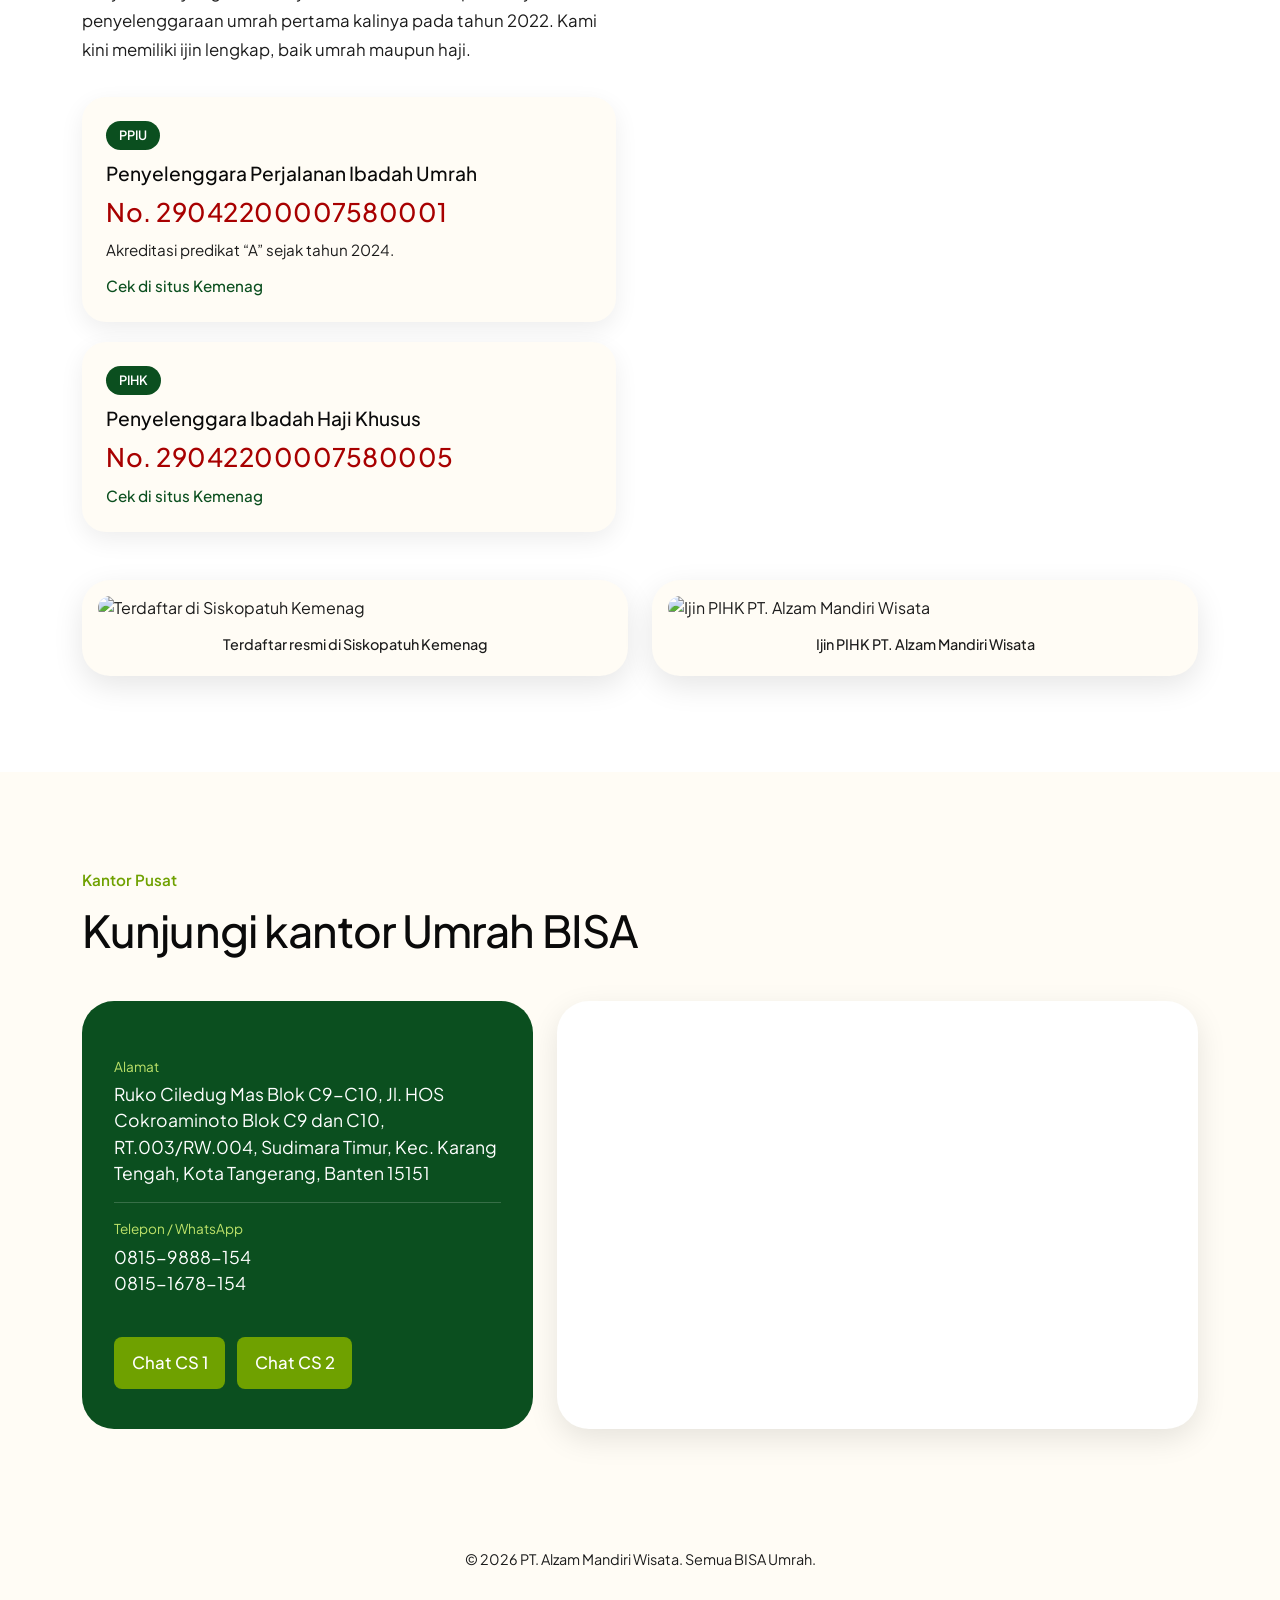
==== commit 952a8d3c: "fix: change the route cause the css is being separate" ====
--- a/pages/about.html
+++ b/pages/about.html
@@ -9,7 +9,8 @@
     <link rel="preconnect" href="https://fonts.gstatic.com" crossorigin>
     <link href="https://fonts.googleapis.com/css2?family=Plus+Jakarta+Sans:wght@400;500;600;700&display=swap" rel="stylesheet">
     <link href="https://cdn.jsdelivr.net/npm/bootstrap@5.3.3/dist/css/bootstrap.min.css" rel="stylesheet">
-    <link rel="stylesheet" href="../css/main.css">
+    <link rel="stylesheet" href="../css/base.css">
+    <link rel="stylesheet" href="../css/about.css">
 </head>
 <body>
 
--- a/css/base.css
+++ b/css/base.css
@@ -0,0 +1,281 @@
+/* =====================================================
+   BASE - style bersama
+   Dimuat di SEMUA halaman. Berisi variabel warna, tipografi, navbar,
+   tombol, komponen umum, page header halaman dalam, contact box, dan footer.
+   ===================================================== */
+
+/* ---------- Dasar (variabel, tipografi, logo) ---------- */
+:root {
+    --bg-cream: #fffcf5;
+    --green-dark: #0b4f1f;
+    --green-brand: #6fa100;
+    --green-brand-hover: #5c8700;
+    --red-price: #a80000;
+    --text-dark: #0a0a0a;
+    --text-body: #1c1c1c;
+}
+
+body {
+    font-family: 'Plus Jakarta Sans', sans-serif;
+    background-color: var(--bg-cream);
+    color: var(--text-body);
+}
+
+#logo {
+    width: 150px;
+}
+
+html {
+    scroll-behavior: smooth;
+}
+
+section[id] {
+    scroll-margin-top: 80px;
+}
+
+/* ---------- Navbar & tombol WhatsApp ---------- */
+.navbar {
+    background-color: var(--bg-cream);
+    padding: 1.25rem 0;
+}
+
+.navbar .nav-link {
+    color: var(--text-dark);
+    font-weight: 500;
+    font-size: 1.05rem;
+    transition: color .2s ease;
+}
+
+.navbar .nav-link:hover,
+.navbar .nav-link:focus-visible {
+    color: var(--green-brand);
+}
+
+.btn-wa {
+    background-color: var(--green-dark);
+    color: #fff;
+    font-weight: 500;
+    padding-top: .6rem;
+    padding-bottom: .6rem;
+    border: 2px solid var(--green-dark);
+    transition: ease-in-out .2s;
+}
+
+.btn-wa:hover,
+.btn-wa:focus-visible {
+    background-color: transparent;
+    color: var(--green-dark);
+    border-color: var(--green-dark);
+    transform: translateY(-2px);
+}
+
+.navbar .nav-link:hover,
+.navbar .nav-link:focus-visible,
+.navbar .nav-link.active {
+    color: var(--green-brand);
+}
+
+/* ---------- Komponen umum ---------- */
+.btn-umrah {
+    background-color: var(--green-brand);
+    color: #fff;
+    font-weight: 500;
+    font-size: 1.05rem;
+    padding: .85rem 1.1rem;
+    border-radius: .5rem;
+    border: none;
+    transition: background-color .2s ease;
+}
+
+.btn-umrah:hover,
+.btn-umrah:focus-visible {
+    background-color: var(--green-brand-hover);
+    color: #fff;
+}
+
+.package-label {
+    display: block;
+    font-size: .9rem;
+    font-weight: 500;
+    color: var(--text-dark);
+    margin-bottom: .25rem;
+}
+
+.section {
+    padding: 6rem 0;
+}
+
+.section-alt {
+    background-color: #fff;
+}
+
+.section-label {
+    display: inline-block;
+    font-size: .95rem;
+    font-weight: 600;
+    color: var(--green-brand);
+    margin-bottom: .75rem;
+}
+
+.section-label-light {
+    color: #bfe36a;
+}
+
+.section-title {
+    font-size: clamp(1.75rem, 3.5vw, 2.75rem);
+    font-weight: 500;
+    line-height: 1.2;
+    letter-spacing: -0.02em;
+    color: var(--text-dark);
+    margin-bottom: 1.25rem;
+    max-width: 40rem;
+}
+
+.section-desc {
+    font-size: 1.05rem;
+    line-height: 1.75;
+    color: var(--text-body);
+    max-width: 36rem;
+}
+
+.stat-item {
+    height: 100%;
+    background-color: #fff;
+    border-radius: 1.25rem;
+    padding: 1.25rem;
+    box-shadow: 0 8px 24px rgba(0, 0, 0, .07);
+}
+
+.stat-item strong {
+    display: block;
+    font-size: 1.9rem;
+    font-weight: 500;
+    line-height: 1.1;
+    color: var(--red-price);
+    margin-bottom: .35rem;
+}
+
+.stat-item span {
+    font-size: .9rem;
+    color: var(--text-body);
+}
+
+.btn-lg-custom {
+    padding: 1rem 1.6rem;
+}
+
+/* ---------- Page header (halaman dalam) ---------- */
+.page-header {
+    padding: 3rem 0 3.5rem;
+}
+
+.page-breadcrumb {
+    --bs-breadcrumb-divider-color: var(--text-body);
+    font-size: .9rem;
+    margin-bottom: 2rem;
+}
+
+.page-breadcrumb a {
+    color: var(--text-body);
+    text-decoration: none;
+}
+
+.page-breadcrumb a:hover {
+    color: var(--green-brand);
+}
+
+.page-breadcrumb .active {
+    color: var(--green-dark);
+    font-weight: 500;
+}
+
+.page-title {
+    font-size: clamp(2.5rem, 6vw, 4.5rem);
+    font-weight: 500;
+    line-height: 1.15;
+    letter-spacing: -0.03em;
+    color: var(--text-dark);
+    margin-bottom: 1.25rem;
+}
+
+/* ---------- Contact box ---------- */
+.contact-box {
+    background-color: var(--green-dark);
+    border-radius: 2rem;
+    padding: 4rem 3rem;
+    color: #fff;
+}
+
+.contact-title {
+    font-size: clamp(1.75rem, 3.5vw, 2.75rem);
+    font-weight: 500;
+    line-height: 1.2;
+    letter-spacing: -0.02em;
+    margin-bottom: 1rem;
+}
+
+.contact-desc {
+    font-size: 1.05rem;
+    line-height: 1.75;
+    color: rgba(255, 255, 255, .85);
+    margin-bottom: 2rem;
+    max-width: 30rem;
+}
+
+.contact-list {
+    list-style: none;
+    margin: 0;
+    padding: 0;
+}
+
+.contact-list li {
+    padding: 1rem 0;
+    border-bottom: 1px solid rgba(255, 255, 255, .18);
+}
+
+.contact-list li:last-child {
+    border-bottom: 0;
+}
+
+.contact-list span {
+    display: block;
+    font-size: .85rem;
+    color: #bfe36a;
+    margin-bottom: .25rem;
+}
+
+.contact-list a,
+.contact-list p {
+    margin: 0;
+    font-size: 1.1rem;
+    color: #fff;
+    text-decoration: none;
+}
+
+.contact-list a:hover {
+    text-decoration: underline;
+}
+
+/* ---------- Footer ---------- */
+.site-footer {
+    padding: 1.5rem 0 2rem;
+    font-size: .9rem;
+    color: var(--text-body);
+}
+
+/* ---------- Responsive ---------- */
+
+@media (max-width: 991.98px) {
+    .navbar .btn-wa {
+        display: inline-block;
+        margin-bottom: .5rem;
+    }
+
+    .section {
+        padding: 4rem 0;
+    }
+
+    .contact-box {
+        padding: 2.5rem 1.5rem;
+    }
+}
--- a/css/about.css
+++ b/css/about.css
@@ -0,0 +1,205 @@
+/* =====================================================
+   ABOUT US (pages/about.html)
+   Hanya style khusus halaman About. Style bersama ada di base.css.
+   ===================================================== */
+
+/* ---------- Header (gambar) ---------- */
+.about-hero-img {
+    display: block;
+    width: 100%;
+    aspect-ratio: 1 / 1;
+    object-fit: cover;
+    border-radius: 2rem;
+    box-shadow: 0 12px 40px rgba(0, 0, 0, .12);
+}
+
+.about-hero-badge {
+    position: absolute;
+    left: -1.5rem;
+    bottom: 2rem;
+    background-color: #fff;
+    border-radius: 1.25rem;
+    padding: 1rem 1.5rem;
+    box-shadow: 0 10px 30px rgba(0, 0, 0, .15);
+}
+
+.about-hero-badge small {
+    display: block;
+    font-size: .85rem;
+    font-weight: 500;
+    color: var(--text-body);
+}
+
+.about-hero-badge strong {
+    font-size: 1.15rem;
+    font-weight: 600;
+    color: var(--green-dark);
+}
+
+/* ---------- Layanan ---------- */
+.service-card {
+    position: relative;
+    background-color: #fff;
+    border-radius: 1.75rem;
+    padding: 2rem 1.75rem 1.75rem;
+    box-shadow: 0 10px 30px rgba(0, 0, 0, .07);
+    transition: transform .2s ease-in-out, box-shadow .2s ease-in-out;
+}
+
+.service-card:hover {
+    transform: translateY(-4px);
+    box-shadow: 0 16px 40px rgba(0, 0, 0, .12);
+}
+
+.service-number {
+    display: block;
+    font-size: 2.5rem;
+    font-weight: 500;
+    line-height: 1;
+    letter-spacing: 0.02em;
+    color: var(--red-price);
+    margin-bottom: 1.25rem;
+}
+
+.service-text {
+    margin: 0;
+    font-size: 1.15rem;
+    font-weight: 500;
+    line-height: 1.5;
+    color: var(--text-dark);
+}
+
+/* ---------- Legalitas ---------- */
+.legal-list {
+    display: grid;
+    gap: 1.25rem;
+    margin-top: 2rem;
+}
+
+.legal-card {
+    background-color: var(--bg-cream);
+    border-radius: 1.5rem;
+    padding: 1.5rem;
+    box-shadow: 0 8px 24px rgba(0, 0, 0, .07);
+}
+
+.legal-tag {
+    display: inline-block;
+    background-color: var(--green-dark);
+    color: #fff;
+    font-size: .8rem;
+    font-weight: 600;
+    padding: .3rem .8rem;
+    border-radius: 2rem;
+    margin-bottom: .75rem;
+}
+
+.legal-title {
+    font-size: 1.2rem;
+    font-weight: 500;
+    color: var(--text-dark);
+    margin-bottom: .5rem;
+}
+
+.legal-number {
+    font-size: 1.6rem;
+    font-weight: 500;
+    letter-spacing: 0.02em;
+    color: var(--red-price);
+    margin-bottom: .5rem;
+    overflow-wrap: anywhere;
+}
+
+.legal-note {
+    font-size: .95rem;
+    color: var(--text-body);
+    margin-bottom: .75rem;
+}
+
+.legal-link {
+    font-size: .95rem;
+    font-weight: 500;
+    color: var(--green-dark);
+    text-decoration: none;
+}
+
+.legal-link:hover {
+    color: var(--green-brand);
+    text-decoration: underline;
+}
+
+.doc-card {
+    margin: 0;
+    background-color: var(--bg-cream);
+    border-radius: 1.75rem;
+    padding: 1rem;
+    box-shadow: 0 10px 30px rgba(0, 0, 0, .1);
+}
+
+.doc-card img {
+    display: block;
+    width: 100%;
+    height: auto;
+    border-radius: 1rem;
+}
+
+.doc-card figcaption {
+    padding: .9rem .5rem .25rem;
+    font-size: .9rem;
+    font-weight: 500;
+    color: var(--text-body);
+    text-align: center;
+}
+
+.doc-card-portrait {
+    max-width: 30rem;
+    margin-left: auto;
+    margin-right: auto;
+}
+
+/* ---------- Kantor pusat ---------- */
+.office-box {
+    display: flex;
+    flex-direction: column;
+    padding: 2.5rem 2rem;
+}
+
+.office-box .contact-list {
+    flex-grow: 1;
+}
+
+.office-actions {
+    display: flex;
+    flex-wrap: wrap;
+    gap: .75rem;
+    margin-top: 1.5rem;
+}
+
+.map-frame {
+    min-height: 22rem;
+    border-radius: 2rem;
+    overflow: hidden;
+    box-shadow: 0 10px 30px rgba(0, 0, 0, .1);
+    background-color: #fff;
+}
+
+.map-frame iframe {
+    display: block;
+    width: 100%;
+    height: 100%;
+    min-height: 22rem;
+    border: 0;
+}
+
+/* ---------- Responsive ---------- */
+
+@media (max-width: 991.98px) {
+    .about-hero-img {
+        aspect-ratio: 16 / 11;
+    }
+
+    .about-hero-badge {
+        left: 1rem;
+        bottom: 1rem;
+    }
+}
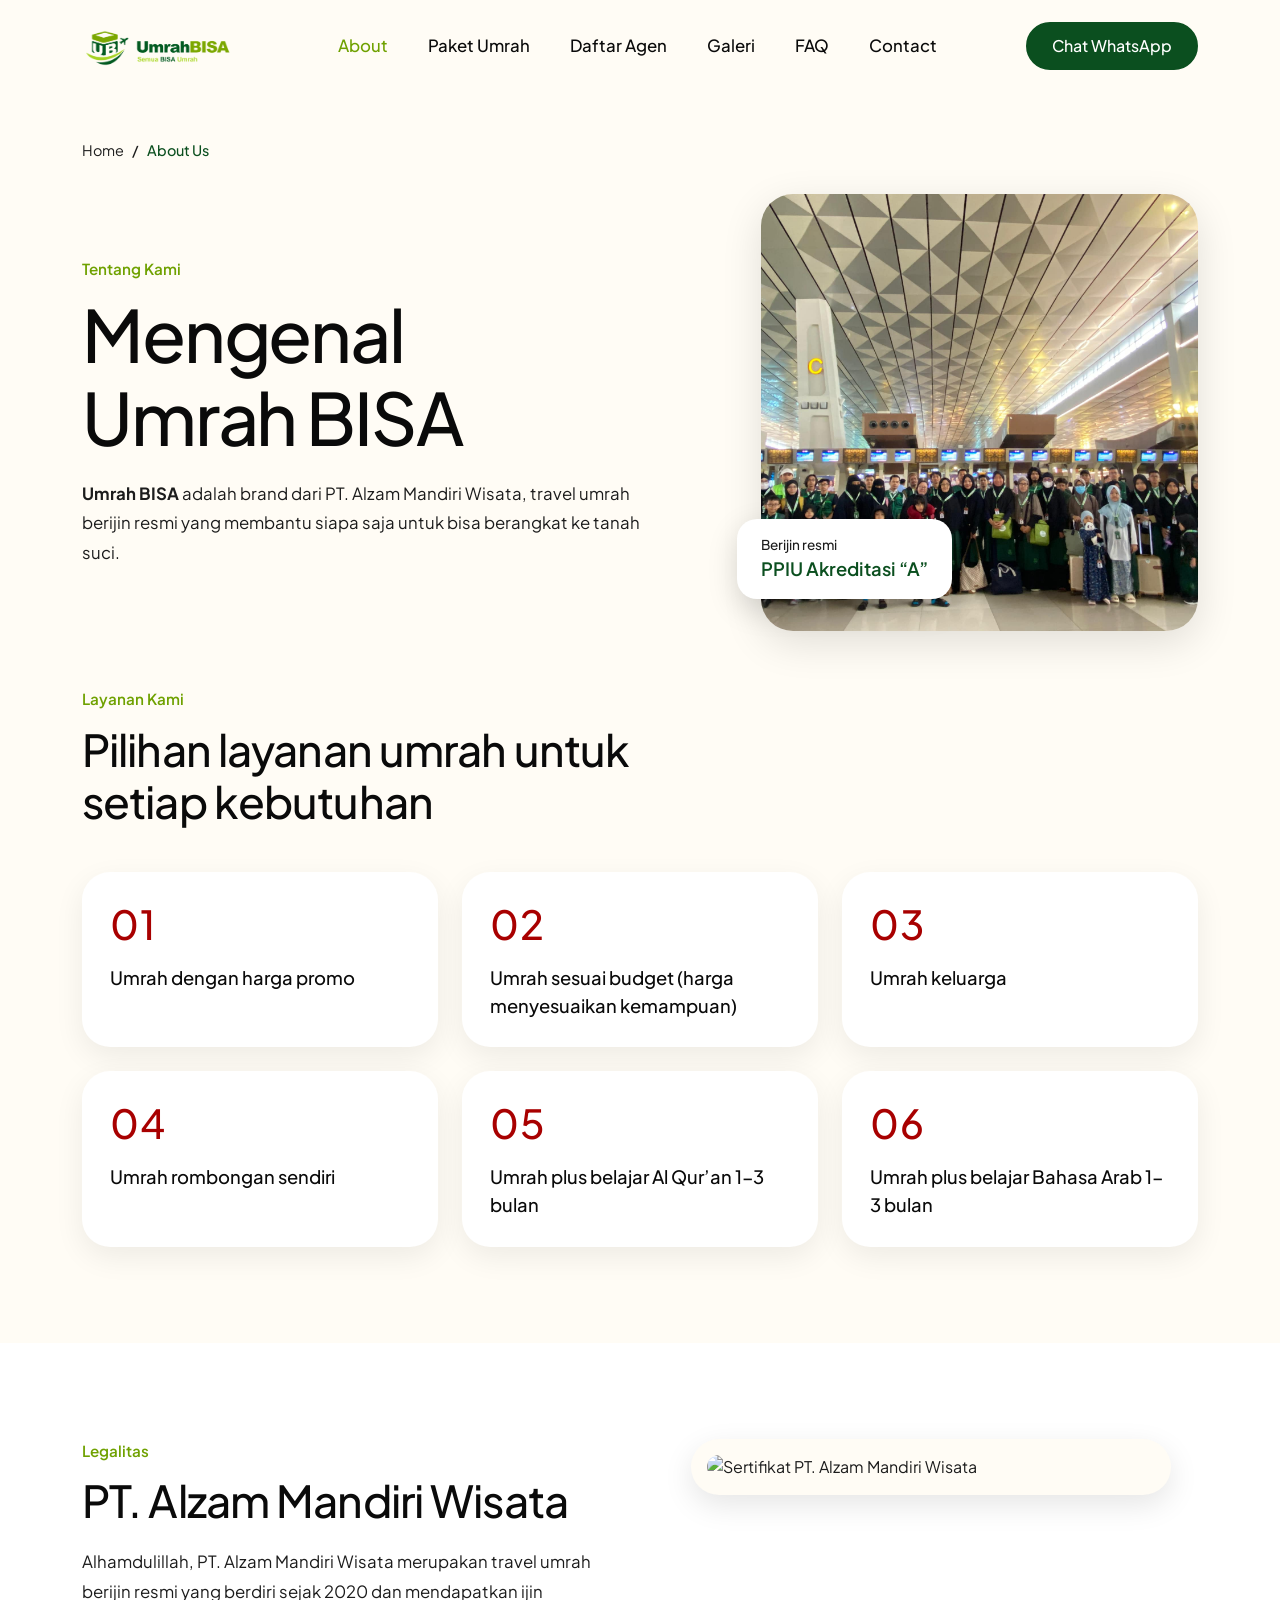
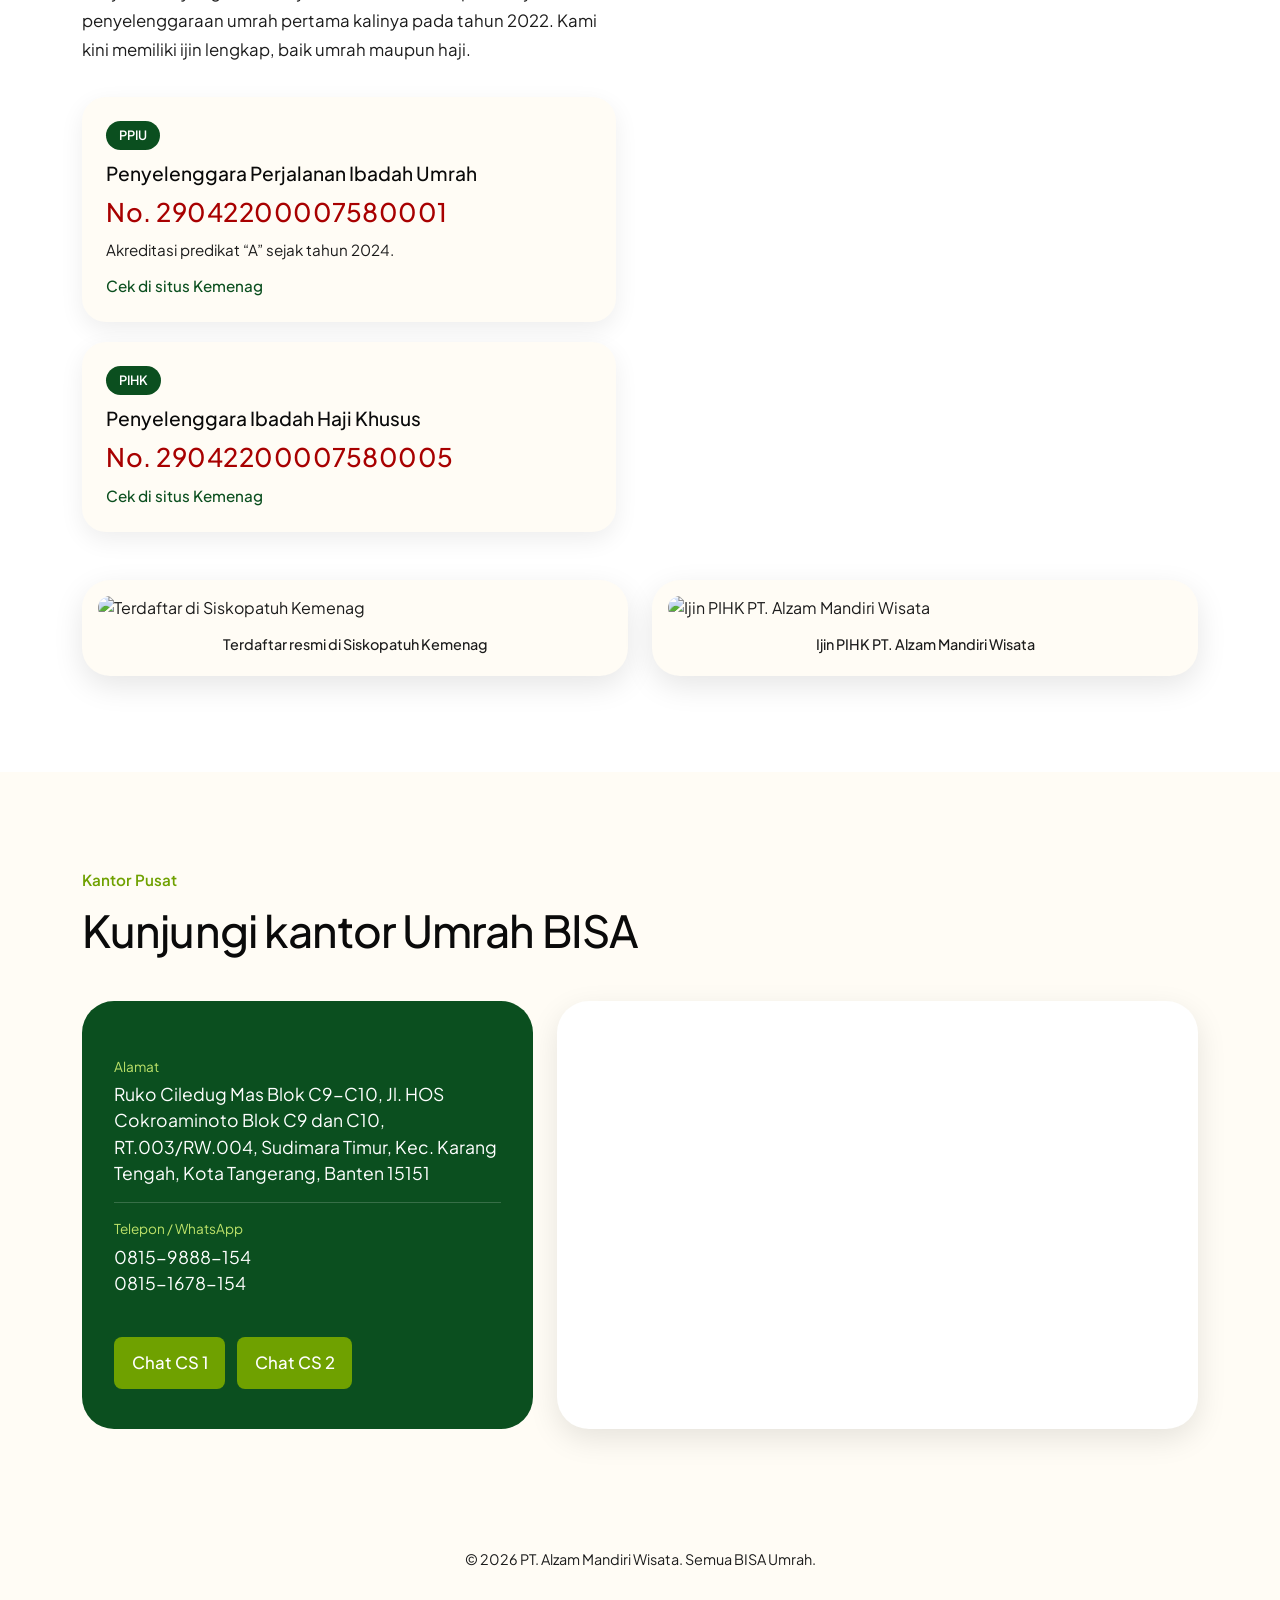
==== commit 6a3026c6: "fix: consistent the structure following the main page Co-authored-by: khalifalghifari <khalif.efka@g" ====
--- a/pages/about.html
+++ b/pages/about.html
@@ -3,6 +3,18 @@
 <head>
     <meta charset="UTF-8">
     <meta name="viewport" content="width=device-width, initial-scale=1">
+    <meta name="description" content="Kenali UmrahBISA, brand dari PT. Alzam Mandiri Wisata: layanan umrah, legalitas PPIU dan PIHK, serta alamat kantor pusat.">
+    <meta name="theme-color" content="#0b4f1f">
+    <link rel="icon" type="image/png" href="../assets/img/favicon.png">
+
+    <!-- Open Graph (pratinjau saat link dibagikan di WhatsApp/Facebook) -->
+    <meta property="og:type" content="website">
+    <meta property="og:locale" content="id_ID">
+    <meta property="og:site_name" content="UmrahBISA">
+    <meta property="og:title" content="About Us - UmrahBISA">
+    <meta property="og:description" content="Kenali UmrahBISA, brand dari PT. Alzam Mandiri Wisata: layanan umrah, legalitas PPIU dan PIHK, serta alamat kantor pusat.">
+    <!-- Setelah website online, tambahkan gambar pratinjau dengan URL ABSOLUT:
+    <meta property="og:image" content="https://DOMAIN-ANDA/assets/img/hero-image.jpg"> -->
     <title>About Us - UmrahBISA</title>
 
     <link rel="preconnect" href="https://fonts.googleapis.com">
@@ -29,9 +41,10 @@
 
         <div class="collapse navbar-collapse" id="navMenu">
             <ul class="navbar-nav mx-auto mb-2 mb-lg-0 gap-lg-4">
-                <li class="nav-item"><a class="nav-link active" href="about.html" aria-current="page">About</a></li>
+                <li class="nav-item"><a class="nav-link active" aria-current="page" href="about.html">About</a></li>
                 <li class="nav-item"><a class="nav-link" href="paket-umrah.html">Paket Umrah</a></li>
                 <li class="nav-item"><a class="nav-link" href="daftar-agen.html">Daftar Agen</a></li>
+                <li class="nav-item"><a class="nav-link" href="galeri.html">Galeri</a></li>
                 <li class="nav-item"><a class="nav-link" href="../index.html#faq">FAQ</a></li>
                 <li class="nav-item"><a class="nav-link" href="../index.html#contact">Contact</a></li>
             </ul>
